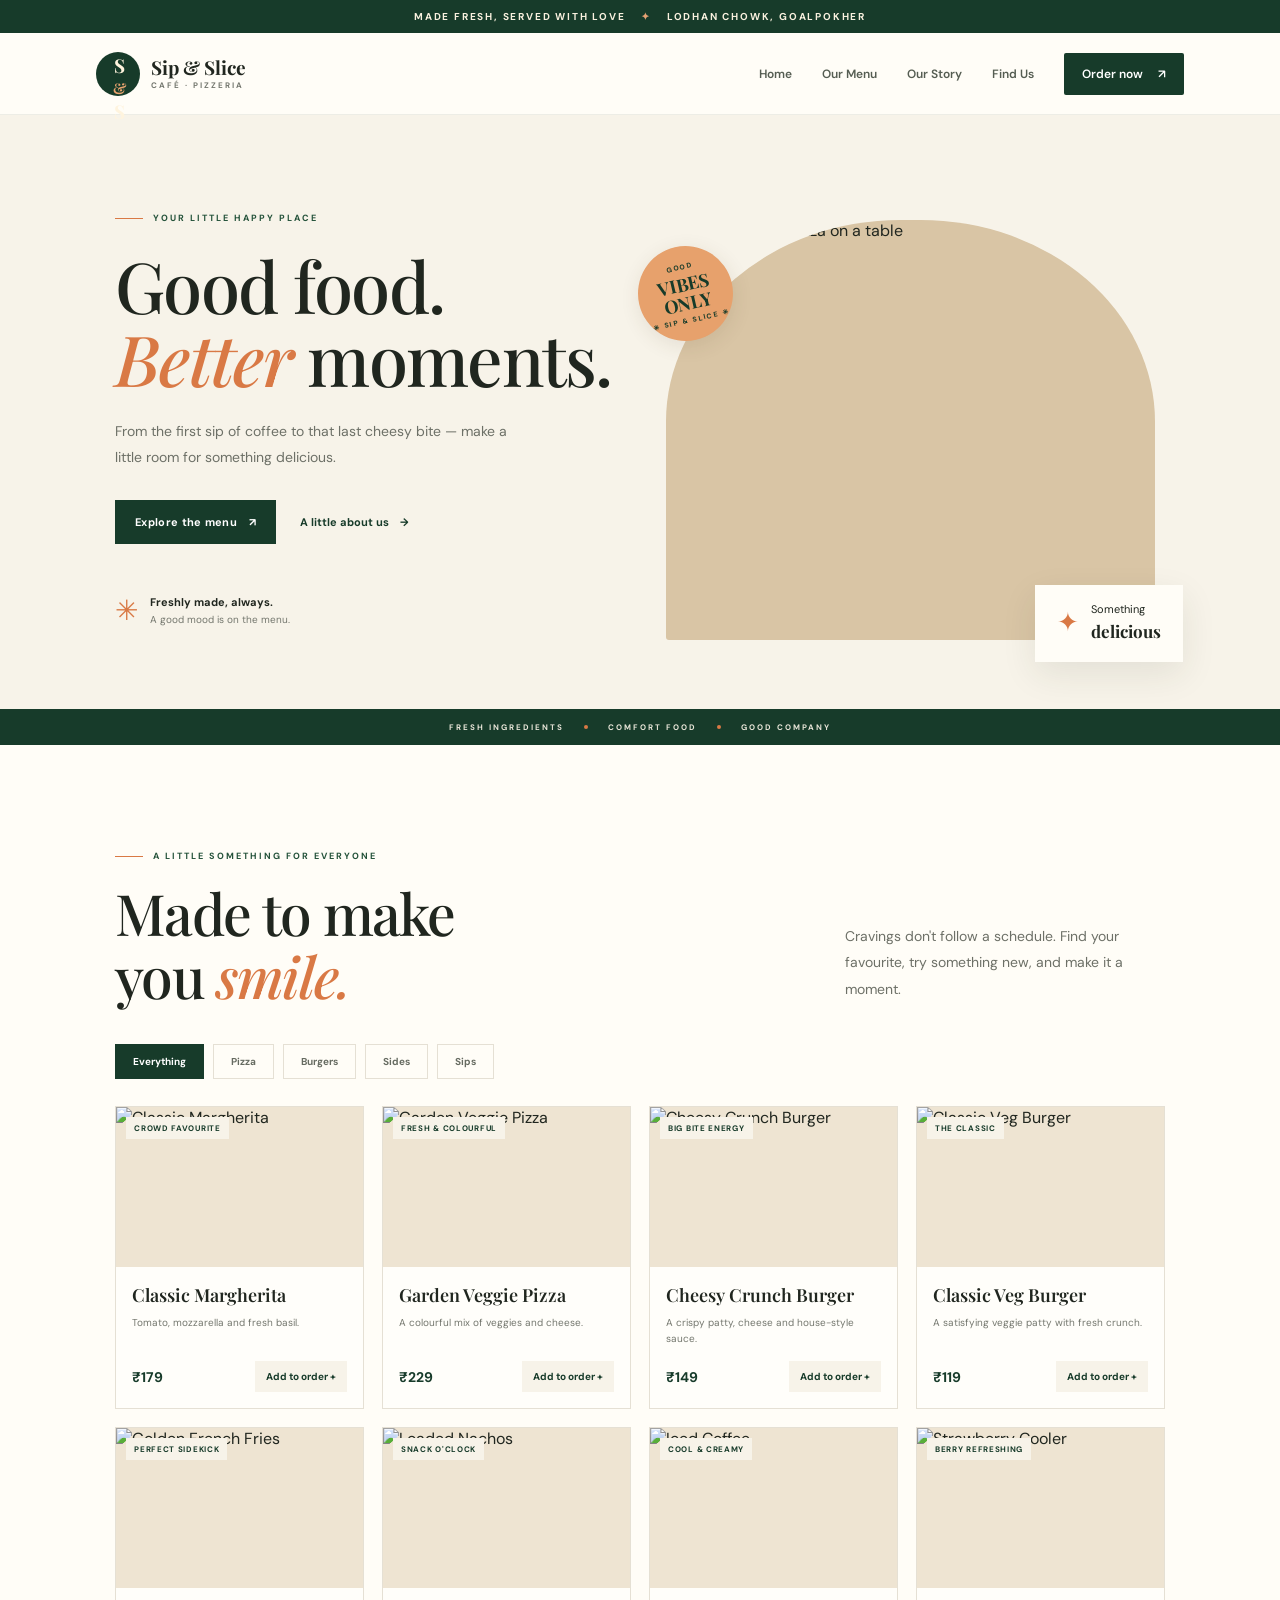
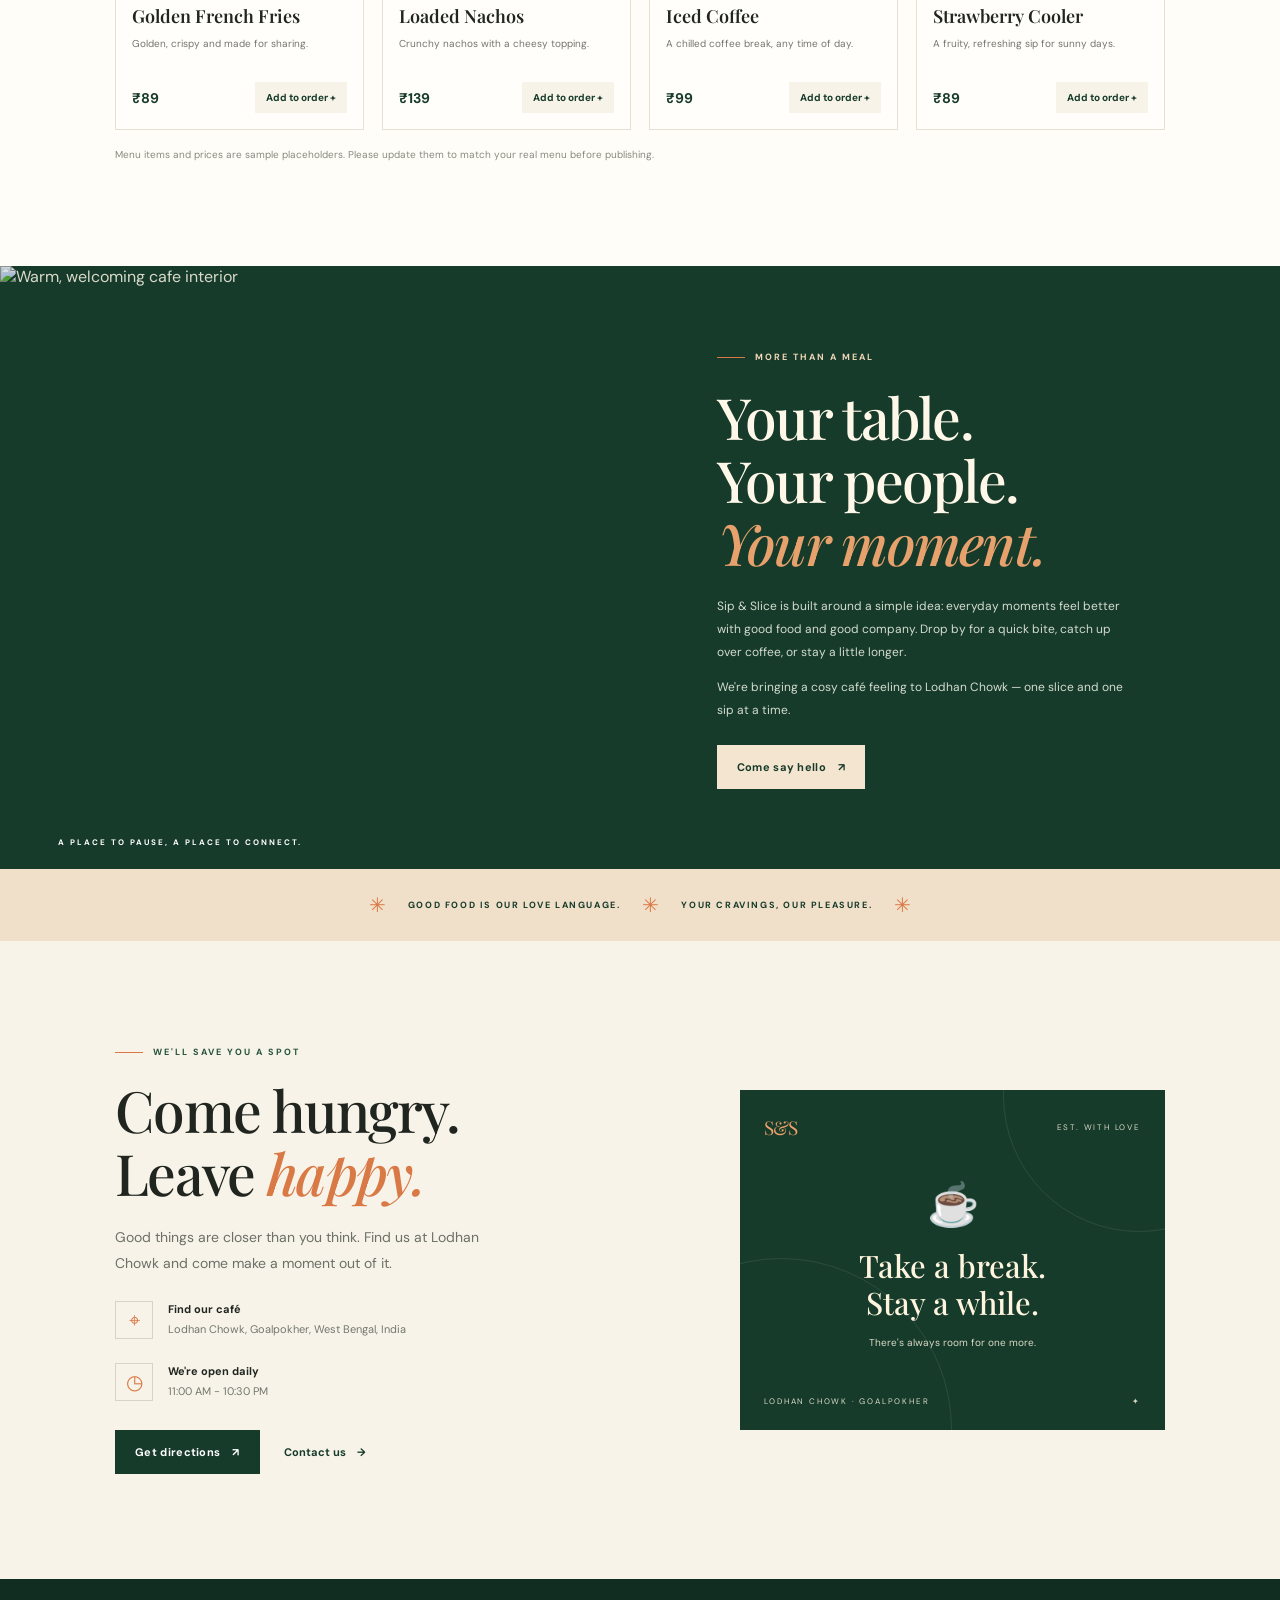
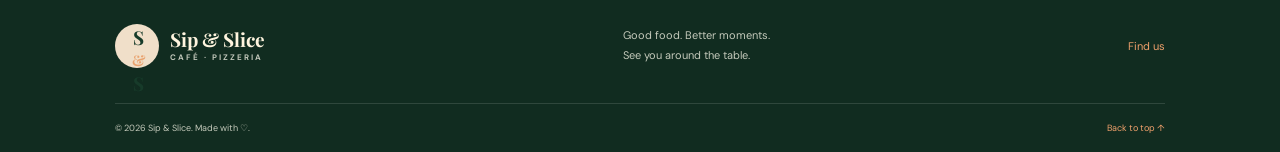
==== index.html @ 8bc5e252 "Add files via upload" ====
<!doctype html>
<html lang="en">
<head>
  <meta charset="utf-8">
  <meta name="viewport" content="width=device-width, initial-scale=1">
  <meta name="theme-color" content="#173b2a">
  <meta name="description" content="Sip & Slice — good food, better moments. Pizza, burgers, sides and sips at Lodhan Chowk, Goalpokher, West Bengal.">
  <title>Sip & Slice — Good food. Better moments.</title>
  <link rel="preconnect" href="https://fonts.googleapis.com">
  <link rel="preconnect" href="https://fonts.gstatic.com" crossorigin>
  <link href="https://fonts.googleapis.com/css2?family=DM+Sans:wght@400;500;600;700&family=Playfair+Display:wght@500;600;700&display=swap" rel="stylesheet">
  <link rel="stylesheet" href="styles.css">
  <script src="config.js" defer></script>
  <script src="script.js" defer></script>
</head>
<body>
  <div class="announcement">MADE FRESH, SERVED WITH LOVE <span>✦</span> LODHAN CHOWK, GOALPOKHER</div>
  <header class="site-header">
    <a class="brand" href="#home" aria-label="Sip and Slice home"><span class="brand-mark">S<span>&</span>S</span><span class="brand-copy"><strong>Sip & Slice</strong><small>CAFÉ · PIZZERIA</small></span></a>
    <button class="menu-toggle" id="menuToggle" aria-label="Open navigation" aria-expanded="false">☰</button>
    <nav class="nav-links" id="navLinks"><a href="#home">Home</a><a href="#menu">Our Menu</a><a href="#story">Our Story</a><a href="#visit">Find Us</a><a class="nav-order" href="#menu">Order now <span>↗</span></a></nav>
  </header>
  <main>
    <section class="hero" id="home">
      <div class="hero-copy"><div class="eyebrow"><span class="eyebrow-line"></span> YOUR LITTLE HAPPY PLACE</div><h1>Good food.<br><em>Better</em> moments.</h1><p>From the first sip of coffee to that last cheesy bite — make a little room for something delicious.</p><div class="hero-actions"><a class="button button-dark" href="#menu">Explore the menu <span>↗</span></a><a class="text-link" href="#story">A little about us <span>→</span></a></div><div class="hero-note"><span class="note-star">✳</span><span><strong>Freshly made, always.</strong><small>A good mood is on the menu.</small></span></div></div>
      <div class="hero-art"><div class="hero-photo"><img src="https://images.unsplash.com/photo-1579751626657-72bc17010498?auto=format&fit=crop&w=1200&q=85" alt="Freshly baked pizza on a table" fetchpriority="high"></div><div class="photo-sticker"><span>GOOD</span><strong>VIBES<br>ONLY</strong><span>✳ SIP & SLICE ✳</span></div><div class="floating-label"><span class="floating-icon">✦</span><span>Something<br><strong>delicious</strong></span></div></div>
      <div class="hero-bottom"><span>FRESH INGREDIENTS</span><i></i><span>COMFORT FOOD</span><i></i><span>GOOD COMPANY</span></div>
    </section>
    <section class="menu-section section-pad" id="menu"><div class="section-heading"><div><div class="eyebrow"><span class="eyebrow-line"></span> A LITTLE SOMETHING FOR EVERYONE</div><h2>Made to make<br>you <em>smile.</em></h2></div><p>Cravings don't follow a schedule. Find your favourite, try something new, and make it a moment.</p></div>
      <div class="category-tabs" role="group" aria-label="Filter menu"><button class="category-tab active" data-category="all">Everything</button><button class="category-tab" data-category="pizza">Pizza</button><button class="category-tab" data-category="burger">Burgers</button><button class="category-tab" data-category="sides">Sides</button><button class="category-tab" data-category="drinks">Sips</button></div>
      <div class="menu-grid" id="menuGrid" aria-live="polite"></div><p class="menu-disclaimer">Menu items and prices are sample placeholders. Please update them to match your real menu before publishing.</p>
    </section>
    <section class="story-section" id="story"><div class="story-image"><img src="https://images.unsplash.com/photo-1517248135467-4c7edcad34c4?auto=format&fit=crop&w=1100&q=85" alt="Warm, welcoming cafe interior" loading="lazy"><span class="image-caption">A PLACE TO PAUSE, A PLACE TO CONNECT.</span></div><div class="story-copy"><div class="eyebrow"><span class="eyebrow-line"></span> MORE THAN A MEAL</div><h2>Your table.<br>Your people.<br><em>Your moment.</em></h2><p>Sip & Slice is built around a simple idea: everyday moments feel better with good food and good company. Drop by for a quick bite, catch up over coffee, or stay a little longer.</p><p>We're bringing a cosy café feeling to Lodhan Chowk — one slice and one sip at a time.</p><a href="#visit" class="button button-light">Come say hello <span>↗</span></a></div></section>
    <section class="treat-strip"><div class="treat-symbol">✳</div><p>GOOD FOOD IS OUR LOVE LANGUAGE.</p><div class="treat-symbol">✳</div><p>YOUR CRAVINGS, OUR PLEASURE.</p><div class="treat-symbol">✳</div></section>
    <section class="visit-section section-pad" id="visit"><div class="visit-copy"><div class="eyebrow"><span class="eyebrow-line"></span> WE'LL SAVE YOU A SPOT</div><h2>Come hungry.<br>Leave <em>happy.</em></h2><p>Good things are closer than you think. Find us at Lodhan Chowk and come make a moment out of it.</p><div class="visit-details"><div class="detail-icon">⌖</div><div><strong>Find our café</strong><span id="addressText">Lodhan Chowk, Goalpokher, West Bengal, India</span></div></div><div class="visit-details"><div class="detail-icon">◷</div><div><strong>We're open daily</strong><span id="hoursText">11:00 AM – 10:30 PM</span></div></div><div class="visit-actions"><a class="button button-dark" id="mapLink" href="https://maps.google.com/?q=Lodhan+Chowk+Goalpokher+West+Bengal" target="_blank" rel="noopener">Get directions <span>↗</span></a><a class="text-link" id="contactLink" href="#footer">Contact us <span>→</span></a></div></div><div class="visit-card"><div class="visit-card-top"><span class="mini-brand">S&S</span><span>EST. WITH LOVE</span></div><div class="visit-card-center"><span>☕</span><h3>Take a break.<br>Stay a while.</h3><p>There's always room for one more.</p></div><div class="visit-card-bottom"><span>LODHAN CHOWK · GOALPOKHER</span><span>✦</span></div></div></section>
  </main>
  <footer class="footer" id="footer"><div class="footer-main"><a class="brand brand-footer" href="#home"><span class="brand-mark">S<span>&</span>S</span><span class="brand-copy"><strong>Sip & Slice</strong><small>CAFÉ · PIZZERIA</small></span></a><p>Good food. Better moments.<br>See you around the table.</p><div class="footer-socials" id="socialLinks"><a href="#visit">Find us</a></div></div><div class="footer-bottom"><span>© <span id="year"></span> Sip & Slice. Made with ♡.</span><a href="#home">Back to top ↑</a></div></footer>
  <div class="toast" id="toast" role="status" aria-live="polite"></div>
</body>
</html>
---- styles.css ----
:root{--green:#173b2a;--green2:#24523a;--cream:#f7f3e9;--paper:#fffdf7;--orange:#d97945;--ink:#20261f;--muted:#74776e;--line:#e5e0d4;--serif:'Playfair Display',Georgia,serif;--sans:'DM Sans',Arial,sans-serif}*{box-sizing:border-box}html{scroll-behavior:smooth;scroll-padding-top:86px}body{margin:0;background:var(--paper);color:var(--ink);font-family:var(--sans);-webkit-font-smoothing:antialiased}a{color:inherit;text-decoration:none}button{font:inherit}.announcement{background:var(--green);color:#f9f1df;text-align:center;padding:10px 14px;font-size:10px;letter-spacing:1.8px;font-weight:700}.announcement span{color:#e5a273;margin:0 12px}.site-header{height:82px;padding:0 7.5%;display:flex;align-items:center;justify-content:space-between;background:var(--paper);position:sticky;top:0;z-index:10;border-bottom:1px solid rgba(30,50,35,.08)}.brand{display:flex;align-items:center;gap:11px}.brand-mark{width:44px;height:44px;border-radius:50%;display:grid;place-items:center;background:var(--green);color:#fff4de;font-family:var(--serif);font-size:19px;font-weight:700;letter-spacing:-2px}.brand-mark span{color:#e9a36f;font-size:15px}.brand-copy{display:flex;flex-direction:column;gap:3px}.brand-copy strong{font-family:var(--serif);font-size:19px;line-height:1}.brand-copy small{font-size:8px;letter-spacing:2px;color:var(--muted);font-weight:700}.nav-links{display:flex;align-items:center;gap:30px;font-size:12px;font-weight:600}.nav-links>a:not(.nav-order){color:#555d52;transition:color .2s}.nav-links>a:hover{color:var(--orange)}.nav-order{background:var(--green);color:white;padding:13px 18px;border-radius:2px}.nav-order span,.button span{margin-left:12px}.menu-toggle{display:none;border:0;background:transparent;font-size:24px;color:var(--green)}.hero{min-height:630px;background:var(--cream);padding:66px 9% 55px;display:grid;grid-template-columns:1fr 1fr;align-items:center;gap:5%;position:relative;overflow:hidden}.hero-copy{max-width:520px;padding-bottom:30px}.eyebrow{font-size:9px;letter-spacing:2px;font-weight:700;color:var(--green2);display:flex;align-items:center;gap:10px}.eyebrow-line{display:inline-block;width:28px;height:1px;background:var(--orange)}h1,h2,h3,p{margin-top:0}h1,h2{font-family:var(--serif);font-weight:500;letter-spacing:-1.7px}h1{font-size:clamp(46px,5.5vw,75px);line-height:1.04;margin:25px 0 22px}h1 em,h2 em{font-weight:500;color:var(--orange)}.hero-copy>p,.section-heading>p,.story-copy>p,.visit-copy>p{font-size:14px;line-height:1.9;color:#6d7067;max-width:410px}.hero-actions,.visit-actions{display:flex;align-items:center;gap:24px;flex-wrap:wrap;margin-top:29px}.button{display:inline-flex;align-items:center;justify-content:center;padding:15px 20px;font-size:11px;font-weight:700;letter-spacing:.3px;transition:transform .2s,background .2s}.button:hover{transform:translateY(-2px)}.button-dark{background:var(--green);color:white}.button-dark:hover{background:var(--green2)}.button-light{background:#f4e5d1;color:var(--green)}.text-link{font-size:11px;font-weight:700;color:var(--green)}.text-link span{margin-left:8px}.hero-note{display:flex;align-items:center;gap:12px;margin-top:48px}.note-star{font-size:28px;color:var(--orange)}.hero-note strong,.hero-note small{display:block}.hero-note strong{font-size:11px}.hero-note small{font-size:10px;color:var(--muted);margin-top:4px}.hero-art{position:relative;max-width:510px;margin:0 auto;width:100%;padding:10px 10px 22px 0}.hero-photo{height:420px;overflow:hidden;border-radius:48% 48% 3px 3px;background:#d9c5a5}.hero-photo img{width:100%;height:100%;object-fit:cover;display:block}.photo-sticker{position:absolute;left:-28px;top:36px;background:#e7a16c;color:var(--green);width:95px;height:95px;border-radius:50%;display:flex;flex-direction:column;align-items:center;justify-content:center;transform:rotate(-13deg);box-shadow:0 5px 20px #563c201c}.photo-sticker span{font-size:7px;letter-spacing:1.5px;font-weight:700}.photo-sticker strong{font-family:var(--serif);font-size:18px;line-height:1.05;text-align:center;margin:4px 0}.floating-label{position:absolute;right:-18px;bottom:0;background:var(--paper);box-shadow:0 12px 35px #26332318;padding:16px 22px;display:flex;align-items:center;gap:12px;font-size:11px;line-height:1.6}.floating-label strong{font-family:var(--serif);font-size:17px}.floating-icon{font-size:26px;color:var(--orange)}.hero-bottom{position:absolute;bottom:0;left:0;width:100%;background:var(--green);color:#e9e6d9;padding:13px 9%;display:flex;align-items:center;justify-content:center;gap:20px;font-size:8px;letter-spacing:2px;font-weight:700}.hero-bottom i{width:4px;height:4px;background:var(--orange);border-radius:50%}.section-pad{padding:105px 9%}.menu-section{background:var(--paper)}.section-heading{display:flex;justify-content:space-between;align-items:end;gap:40px}.section-heading h2,.story-copy h2,.visit-copy h2{font-size:clamp(39px,4.5vw,57px);line-height:1.1;margin:19px 0 0}.section-heading>p{max-width:320px;margin-bottom:4px}.category-tabs{display:flex;gap:9px;flex-wrap:wrap;margin:38px 0 27px}.category-tab{background:transparent;border:1px solid var(--line);color:#666b61;padding:10px 17px;font-size:10px;font-weight:700;cursor:pointer;transition:all .2s}.category-tab:hover,.category-tab.active{background:var(--green);color:white;border-color:var(--green)}.menu-grid{display:grid;grid-template-columns:repeat(4,minmax(0,1fr));gap:18px}.menu-card{border:1px solid var(--line);background:#fffefa;transition:transform .2s,box-shadow .2s;min-width:0}.menu-card:hover{transform:translateY(-4px);box-shadow:0 14px 30px #2335220d}.menu-image{height:160px;position:relative;overflow:hidden;background:#eee4d2}.menu-image img{width:100%;height:100%;object-fit:cover;display:block;transition:transform .4s}.menu-card:hover .menu-image img{transform:scale(1.04)}.menu-tag{position:absolute;top:10px;left:10px;background:var(--cream);color:var(--green);padding:6px 8px;font-size:8px;letter-spacing:.7px;font-weight:700;text-transform:uppercase}.menu-info{padding:16px}.menu-info h3{font-family:var(--serif);font-size:18px;font-weight:600;margin:0 0 8px}.menu-info p{font-size:10px;color:var(--muted);line-height:1.6;min-height:32px;margin-bottom:14px}.menu-card-bottom{display:flex;align-items:center;justify-content:space-between;gap:8px}.price{font-size:14px;font-weight:700;color:var(--green)}.add-button{border:0;background:var(--cream);color:var(--green);font-weight:700;font-size:10px;padding:9px 11px;cursor:pointer}.add-button:hover{background:#e9d8c2}.menu-disclaimer{font-size:10px;color:#888a81;margin:18px 0 0}.story-section{display:grid;grid-template-columns:1fr 1fr;min-height:540px;background:var(--green);color:#fff8e9}.story-image{position:relative;min-height:500px}.story-image img{width:100%;height:100%;position:absolute;inset:0;object-fit:cover;opacity:.84}.image-caption{position:absolute;bottom:22px;left:9%;font-size:8px;letter-spacing:2px;color:white;font-weight:700}.story-copy{padding:85px 13% 80px 12%;align-self:center}.story-copy .eyebrow{color:#f0d7b8}.story-copy h2{margin:22px 0}.story-copy h2 em{color:#e7a16c}.story-copy>p{color:#d3dbcf;font-size:12px}.story-copy .button{margin-top:12px}.treat-strip{display:flex;align-items:center;justify-content:center;gap:22px;flex-wrap:wrap;padding:23px 8%;background:#f0dfc9;color:var(--green)}.treat-strip p{font-size:9px;letter-spacing:1.6px;font-weight:700;margin:0}.treat-symbol{color:var(--orange);font-size:20px}.visit-section{display:grid;grid-template-columns:1fr .85fr;align-items:center;gap:12%;background:var(--cream)}.visit-copy h2{margin:20px 0}.visit-copy>p{max-width:390px}.visit-details{display:flex;gap:15px;align-items:center;margin-top:24px}.detail-icon{width:38px;height:38px;border:1px solid #d9d3c5;display:grid;place-items:center;color:var(--orange);font-size:20px;flex-shrink:0}.visit-details strong,.visit-details span{display:block}.visit-details strong{font-size:11px;margin-bottom:5px}.visit-details span{font-size:11px;color:var(--muted);line-height:1.5}.visit-actions{margin-top:29px}.visit-card{background:var(--green);color:#fff5df;min-height:340px;padding:24px;display:flex;flex-direction:column;justify-content:space-between;position:relative;overflow:hidden}.visit-card:before,.visit-card:after{content:"";position:absolute;border:1px solid #ffffff17;border-radius:50%;width:270px;height:270px;pointer-events:none}.visit-card:before{top:-130px;right:-110px}.visit-card:after{bottom:-170px;left:-130px;width:340px;height:340px}.visit-card-top,.visit-card-bottom{display:flex;align-items:center;justify-content:space-between;gap:12px;font-size:8px;letter-spacing:1.8px;color:#d9d9c6;position:relative;z-index:1}.mini-brand{font-family:var(--serif);font-size:19px;color:#f0a16c;letter-spacing:-1px}.visit-card-center{text-align:center;position:relative;z-index:1}.visit-card-center>span{font-size:42px}.visit-card-center h3{font-family:var(--serif);font-size:31px;font-weight:500;line-height:1.2;margin:15px 0}.visit-card-center p{font-size:10px;color:#d9d9c6}.footer{background:#112c20;color:#f7f1e4;padding:45px 9% 0}.footer-main{display:flex;align-items:center;justify-content:space-between;gap:25px;padding-bottom:35px}.brand-footer .brand-mark{background:#f0dfc9;color:var(--green)}.brand-footer .brand-copy strong{color:#fff5df}.brand-footer .brand-copy small{color:#c1c7ba}.footer-main>p{font-size:11px;line-height:1.8;color:#c5cabb;margin:0}.footer-socials{display:flex;gap:18px;font-size:11px}.footer-socials a{color:#f0a16c}.footer-bottom{border-top:1px solid #ffffff20;padding:18px 0;display:flex;justify-content:space-between;gap:15px;font-size:9px;color:#c5cabb}.footer-bottom a{color:#f0a16c}.toast{position:fixed;bottom:22px;left:50%;transform:translate(-50%,20px);opacity:0;pointer-events:none;background:var(--green);color:white;padding:13px 18px;font-size:12px;box-shadow:0 6px 22px #0002;z-index:30;transition:opacity .2s,transform .2s;max-width:90vw;text-align:center}.toast.show{opacity:1;transform:translate(-50%,0)}
@media(min-width:1300px){.hero{padding-left:max(9%,calc((100vw - 1180px)/2));padding-right:max(9%,calc((100vw - 1180px)/2))}.section-pad{padding-left:max(9%,calc((100vw - 1180px)/2));padding-right:max(9%,calc((100vw - 1180px)/2))}}
@media(max-width:900px){.site-header{padding:0 5%;height:74px}.nav-links{gap:17px}.hero{padding:55px 6% 55px;gap:4%}.hero-photo{height:360px}.photo-sticker{left:-17px;width:78px;height:78px}.photo-sticker strong{font-size:15px}.floating-label{right:-8px}.section-pad{padding:80px 6%}.menu-grid{grid-template-columns:repeat(2,minmax(0,1fr))}.menu-image{height:190px}.story-copy{padding:65px 9%}.visit-section{gap:7%}.visit-card{min-height:310px}}
@media(max-width:640px){.announcement{font-size:8px;letter-spacing:1.2px}.announcement span{margin:0 5px}.site-header{height:68px;padding:0 5%}.brand-mark{width:39px;height:39px}.brand-copy strong{font-size:17px}.menu-toggle{display:block;cursor:pointer}.nav-links{display:none;position:absolute;top:67px;left:0;right:0;padding:17px 5% 22px;background:var(--paper);border-bottom:1px solid var(--line);flex-direction:column;align-items:stretch;gap:0;box-shadow:0 12px 20px #102b1c0d}.nav-links.open{display:flex}.nav-links>a{padding:13px 0}.nav-links .nav-order{padding:13px 15px;text-align:center;margin-top:6px}.hero{display:flex;flex-direction:column;align-items:stretch;padding:48px 7% 65px;gap:24px}.hero-copy{padding:0}.hero h1{font-size:clamp(45px,12vw,63px);margin:21px 0 17px}.hero-copy>p{font-size:13px}.hero-actions{gap:18px;margin-top:23px}.button{padding:14px 15px}.hero-note{margin-top:27px}.hero-art{width:90%;margin:0 auto 15px;padding-right:0}.hero-photo{height:320px}.photo-sticker{left:-22px;top:25px}.floating-label{right:-20px;padding:12px 15px}.hero-bottom{gap:9px;padding:13px 3%;font-size:6px;letter-spacing:1px}.section-pad{padding:68px 7%}.section-heading{display:block}.section-heading h2,.story-copy h2,.visit-copy h2{font-size:44px}.section-heading>p{margin-top:18px;font-size:12px}.category-tabs{gap:7px;margin:27px 0 20px}.category-tab{padding:9px 12px;font-size:9px}.menu-grid{gap:11px}.menu-image{height:125px}.menu-info{padding:11px}.menu-info h3{font-size:16px}.menu-info p{font-size:9px;min-height:44px;margin-bottom:10px}.menu-card-bottom{align-items:flex-start;flex-direction:column}.price{font-size:13px}.add-button{width:100%}.menu-disclaimer{line-height:1.6}.story-section{grid-template-columns:1fr}.story-image{min-height:290px}.story-copy{padding:55px 7% 60px}.story-copy>p{font-size:12px}.treat-strip{gap:10px 13px;padding:19px 5%}.treat-strip p{font-size:7px;letter-spacing:1px}.treat-symbol{font-size:15px}.visit-section{grid-template-columns:1fr;gap:38px}.visit-card{min-height:300px}.footer{padding:35px 7% 0}.footer-main{align-items:flex-start;flex-direction:column;gap:18px}.footer-main>p{margin:0}.footer-socials{padding-bottom:4px}.footer-bottom{font-size:8px}.visit-actions{gap:17px}}
@media(prefers-reduced-motion:reduce){html{scroll-behavior:auto}*,*:before,*:after{transition:none!important;animation:none!important}}
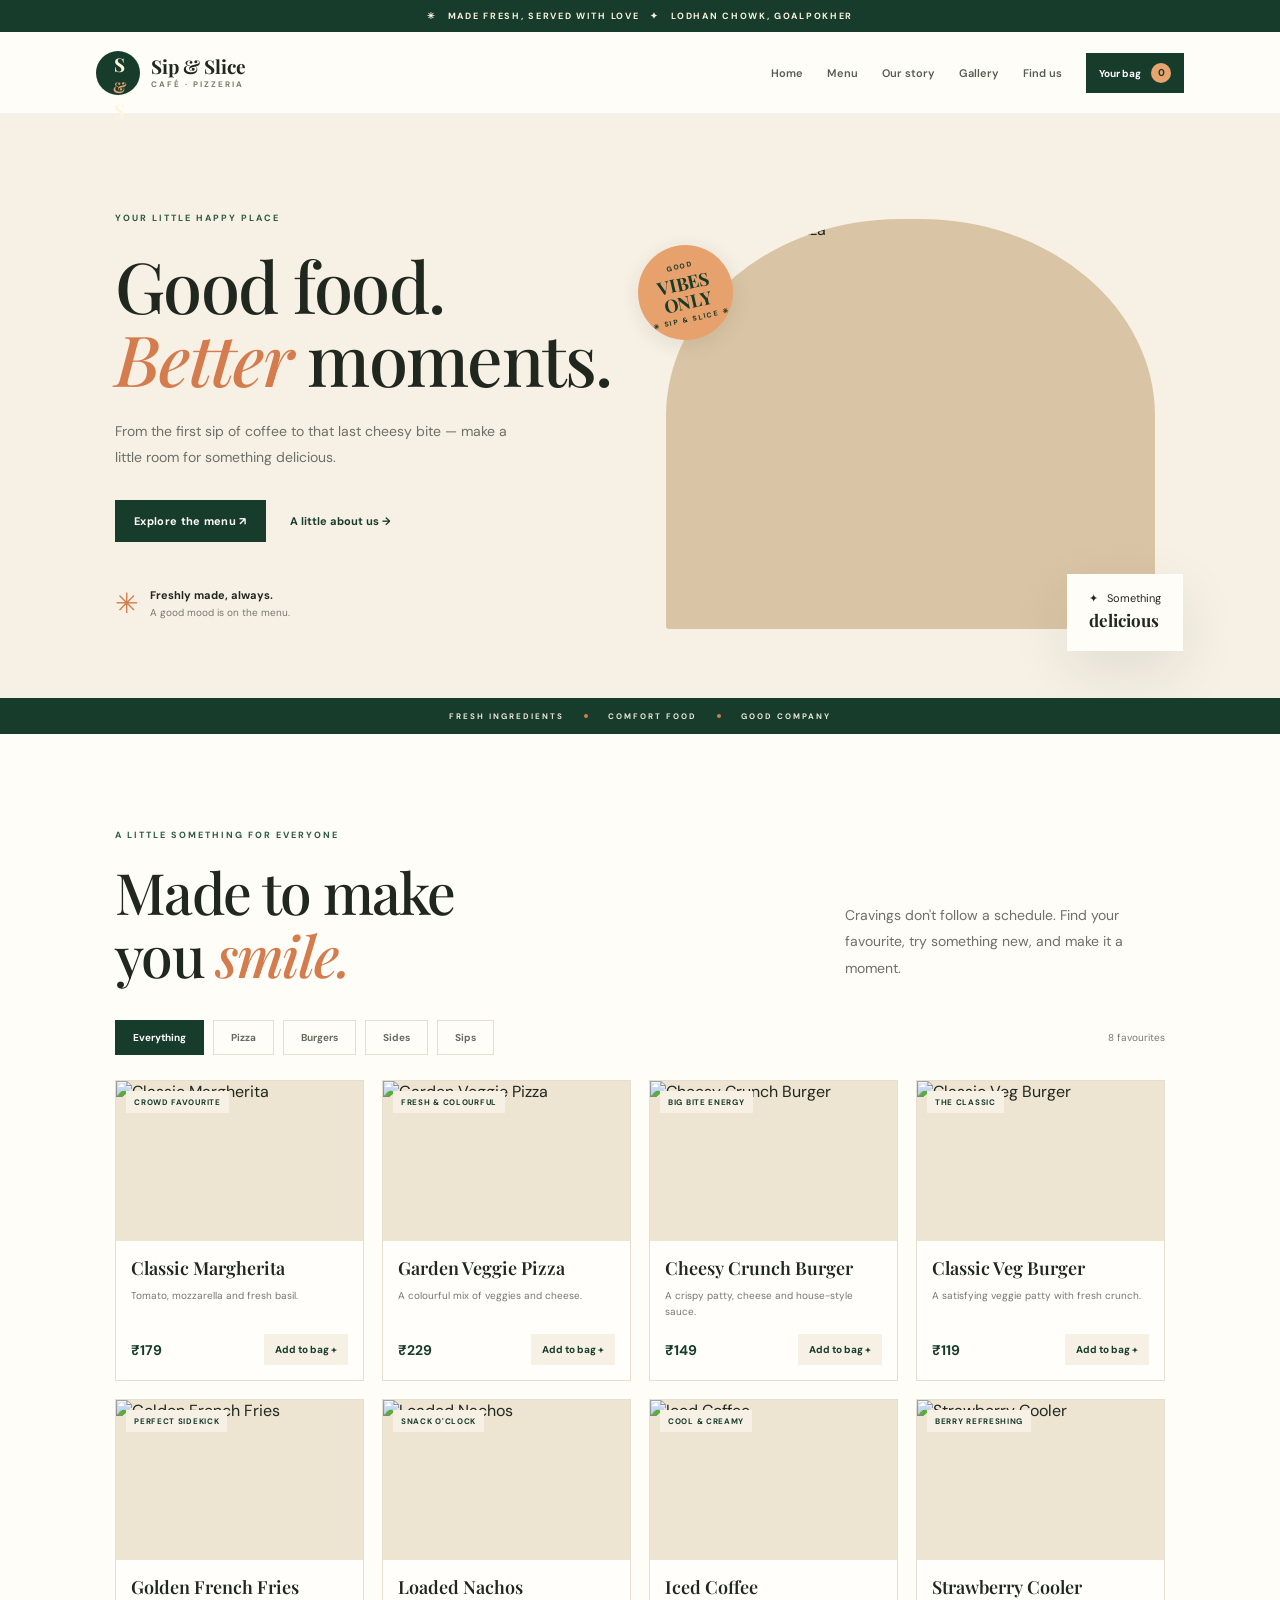
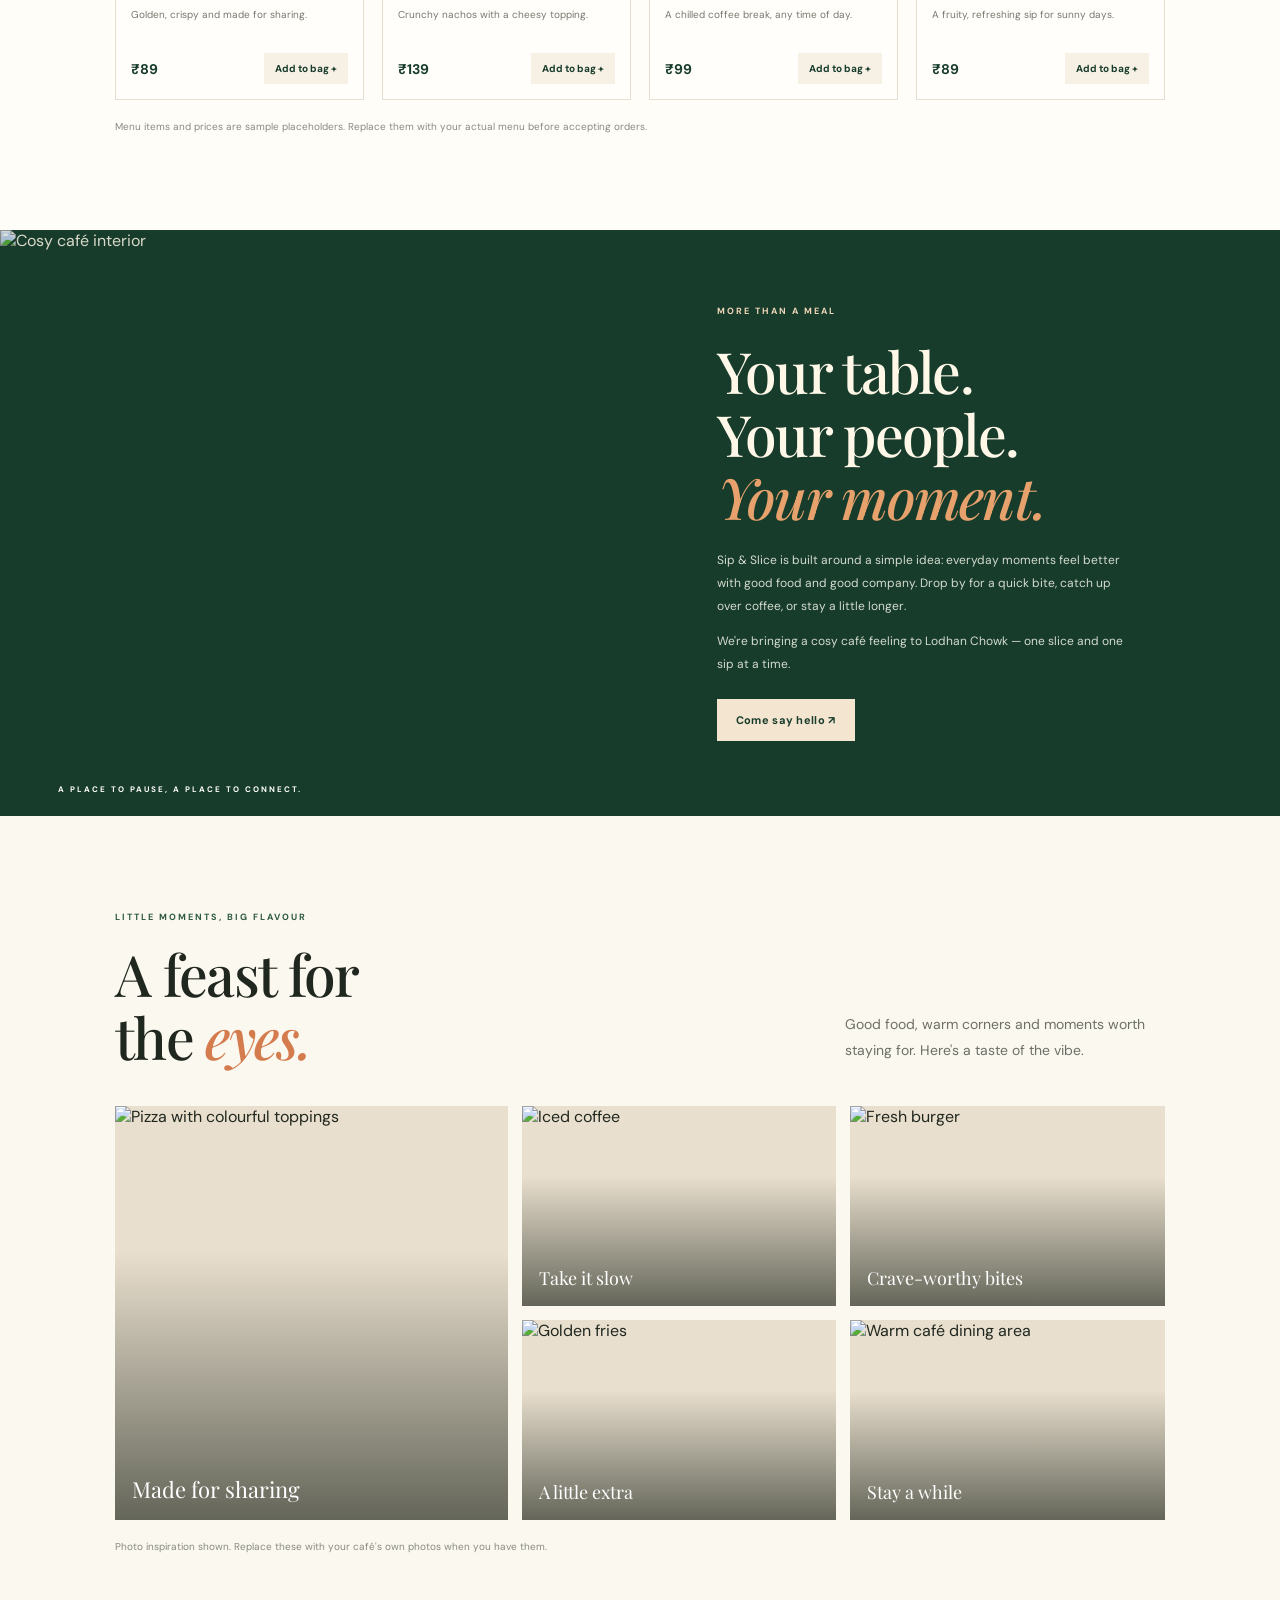
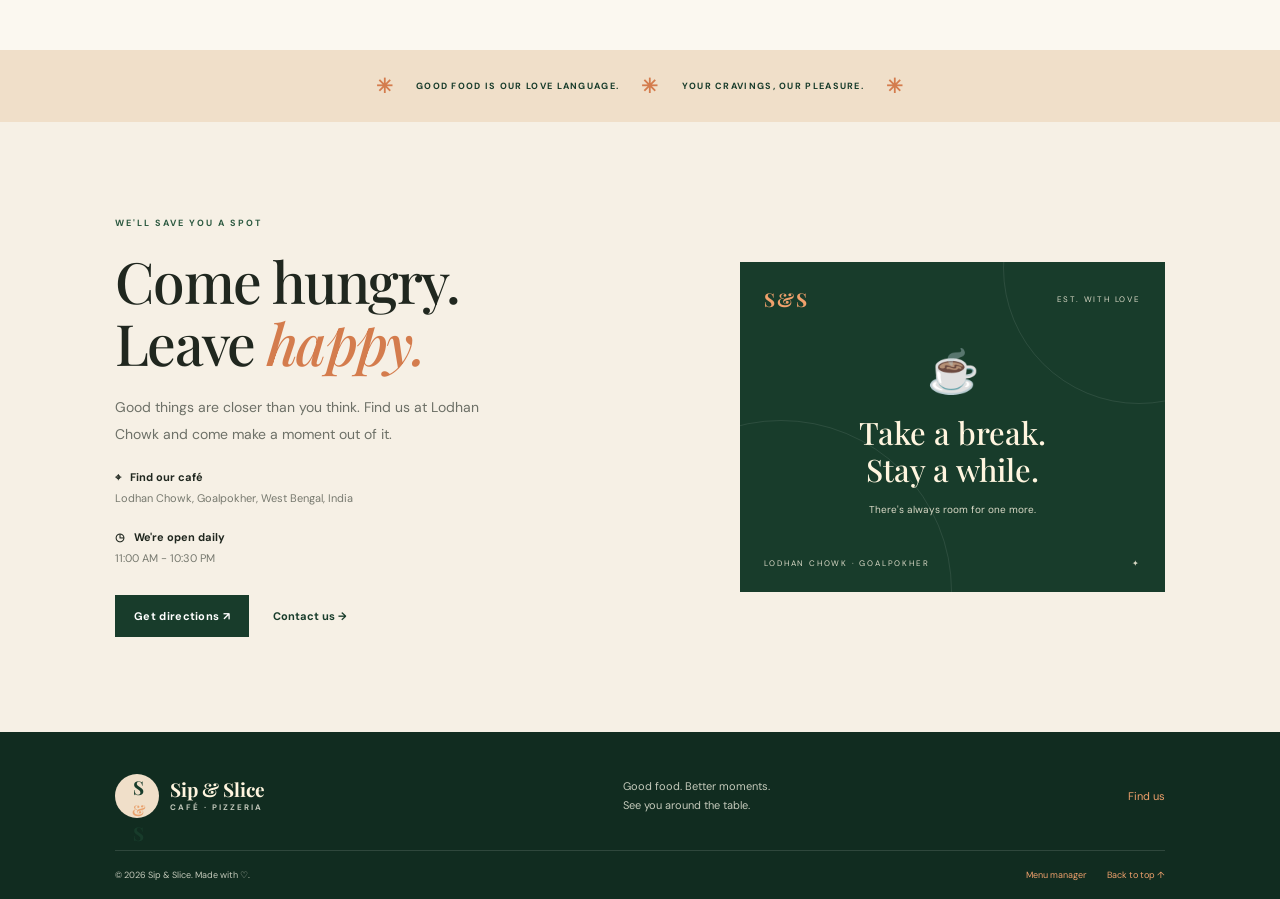
==== commit be03e6f3: "Add files via upload" ====
--- a/index.html
+++ b/index.html
@@ -1,40 +1,40 @@
 <!doctype html>
 <html lang="en">
 <head>
-  <meta charset="utf-8">
-  <meta name="viewport" content="width=device-width, initial-scale=1">
-  <meta name="theme-color" content="#173b2a">
-  <meta name="description" content="Sip & Slice — good food, better moments. Pizza, burgers, sides and sips at Lodhan Chowk, Goalpokher, West Bengal.">
+  <meta charset="utf-8"><meta name="viewport" content="width=device-width, initial-scale=1"><meta name="theme-color" content="#f6f0e5">
+  <meta name="description" content="Sip & Slice — pizza, burgers, coffee and better moments in Lodhan Chowk, Goalpokher, West Bengal.">
   <title>Sip & Slice — Good food. Better moments.</title>
-  <link rel="preconnect" href="https://fonts.googleapis.com">
-  <link rel="preconnect" href="https://fonts.gstatic.com" crossorigin>
+  <link rel="preconnect" href="https://fonts.googleapis.com"><link rel="preconnect" href="https://fonts.gstatic.com" crossorigin>
   <link href="https://fonts.googleapis.com/css2?family=DM+Sans:wght@400;500;600;700&family=Playfair+Display:wght@500;600;700&display=swap" rel="stylesheet">
-  <link rel="stylesheet" href="styles.css">
-  <script src="config.js" defer></script>
-  <script src="script.js" defer></script>
+  <link rel="stylesheet" href="styles.css"><script src="config.js" defer></script><script src="script.js" defer></script>
 </head>
 <body>
-  <div class="announcement">MADE FRESH, SERVED WITH LOVE <span>✦</span> LODHAN CHOWK, GOALPOKHER</div>
-  <header class="site-header">
-    <a class="brand" href="#home" aria-label="Sip and Slice home"><span class="brand-mark">S<span>&</span>S</span><span class="brand-copy"><strong>Sip & Slice</strong><small>CAFÉ · PIZZERIA</small></span></a>
+  <div class="announcement">✳ &nbsp; MADE FRESH, SERVED WITH LOVE &nbsp; ✦ &nbsp; LODHAN CHOWK, GOALPOKHER</div>
+  <header class="site-header"><a class="brand" href="#home"><span class="brand-mark">S<span>&</span>S</span><span class="brand-copy"><strong>Sip & Slice</strong><small>CAFÉ · PIZZERIA</small></span></a>
     <button class="menu-toggle" id="menuToggle" aria-label="Open navigation" aria-expanded="false">☰</button>
-    <nav class="nav-links" id="navLinks"><a href="#home">Home</a><a href="#menu">Our Menu</a><a href="#story">Our Story</a><a href="#visit">Find Us</a><a class="nav-order" href="#menu">Order now <span>↗</span></a></nav>
+    <nav class="nav-links" id="navLinks"><a href="#home">Home</a><a href="#menu">Menu</a><a href="#story">Our story</a><a href="#gallery">Gallery</a><a href="#visit">Find us</a><button class="nav-order" id="cartOpen">Your bag <span id="cartCount">0</span></button></nav>
   </header>
   <main>
-    <section class="hero" id="home">
-      <div class="hero-copy"><div class="eyebrow"><span class="eyebrow-line"></span> YOUR LITTLE HAPPY PLACE</div><h1>Good food.<br><em>Better</em> moments.</h1><p>From the first sip of coffee to that last cheesy bite — make a little room for something delicious.</p><div class="hero-actions"><a class="button button-dark" href="#menu">Explore the menu <span>↗</span></a><a class="text-link" href="#story">A little about us <span>→</span></a></div><div class="hero-note"><span class="note-star">✳</span><span><strong>Freshly made, always.</strong><small>A good mood is on the menu.</small></span></div></div>
-      <div class="hero-art"><div class="hero-photo"><img src="https://images.unsplash.com/photo-1579751626657-72bc17010498?auto=format&fit=crop&w=1200&q=85" alt="Freshly baked pizza on a table" fetchpriority="high"></div><div class="photo-sticker"><span>GOOD</span><strong>VIBES<br>ONLY</strong><span>✳ SIP & SLICE ✳</span></div><div class="floating-label"><span class="floating-icon">✦</span><span>Something<br><strong>delicious</strong></span></div></div>
-      <div class="hero-bottom"><span>FRESH INGREDIENTS</span><i></i><span>COMFORT FOOD</span><i></i><span>GOOD COMPANY</span></div>
+    <section class="hero" id="home"><div class="hero-copy"><div class="eyebrow">YOUR LITTLE HAPPY PLACE</div><h1>Good food.<br><em>Better</em> moments.</h1><p>From the first sip of coffee to that last cheesy bite — make a little room for something delicious.</p><div class="hero-actions"><a class="button button-dark" href="#menu">Explore the menu ↗</a><a class="text-link" href="#story">A little about us →</a></div><div class="hero-note"><span>✳</span><div><strong>Freshly made, always.</strong><small>A good mood is on the menu.</small></div></div></div>
+      <div class="hero-art"><div class="hero-photo"><img src="https://images.unsplash.com/photo-1579751626657-72bc17010498?auto=format&fit=crop&w=1200&q=85" alt="Freshly baked pizza" fetchpriority="high"></div><div class="photo-sticker"><small>GOOD</small><strong>VIBES<br>ONLY</strong><small>✳ SIP & SLICE ✳</small></div><div class="floating-label">✦ &nbsp; Something<br><strong>delicious</strong></div></div>
+      <div class="hero-bottom">FRESH INGREDIENTS <i></i> COMFORT FOOD <i></i> GOOD COMPANY</div>
     </section>
-    <section class="menu-section section-pad" id="menu"><div class="section-heading"><div><div class="eyebrow"><span class="eyebrow-line"></span> A LITTLE SOMETHING FOR EVERYONE</div><h2>Made to make<br>you <em>smile.</em></h2></div><p>Cravings don't follow a schedule. Find your favourite, try something new, and make it a moment.</p></div>
-      <div class="category-tabs" role="group" aria-label="Filter menu"><button class="category-tab active" data-category="all">Everything</button><button class="category-tab" data-category="pizza">Pizza</button><button class="category-tab" data-category="burger">Burgers</button><button class="category-tab" data-category="sides">Sides</button><button class="category-tab" data-category="drinks">Sips</button></div>
-      <div class="menu-grid" id="menuGrid" aria-live="polite"></div><p class="menu-disclaimer">Menu items and prices are sample placeholders. Please update them to match your real menu before publishing.</p>
+    <section class="section-pad menu-section" id="menu"><div class="section-heading"><div><div class="eyebrow">A LITTLE SOMETHING FOR EVERYONE</div><h2>Made to make<br>you <em>smile.</em></h2></div><p>Cravings don't follow a schedule. Find your favourite, try something new, and make it a moment.</p></div>
+      <div class="menu-tools"><div class="category-tabs"><button class="category-tab active" data-category="all">Everything</button><button class="category-tab" data-category="pizza">Pizza</button><button class="category-tab" data-category="burger">Burgers</button><button class="category-tab" data-category="sides">Sides</button><button class="category-tab" data-category="drinks">Sips</button></div><span class="menu-count" id="menuCount"></span></div>
+      <div class="menu-grid" id="menuGrid" aria-live="polite"></div><p class="disclaimer">Menu items and prices are sample placeholders. Replace them with your actual menu before accepting orders.</p>
     </section>
-    <section class="story-section" id="story"><div class="story-image"><img src="https://images.unsplash.com/photo-1517248135467-4c7edcad34c4?auto=format&fit=crop&w=1100&q=85" alt="Warm, welcoming cafe interior" loading="lazy"><span class="image-caption">A PLACE TO PAUSE, A PLACE TO CONNECT.</span></div><div class="story-copy"><div class="eyebrow"><span class="eyebrow-line"></span> MORE THAN A MEAL</div><h2>Your table.<br>Your people.<br><em>Your moment.</em></h2><p>Sip & Slice is built around a simple idea: everyday moments feel better with good food and good company. Drop by for a quick bite, catch up over coffee, or stay a little longer.</p><p>We're bringing a cosy café feeling to Lodhan Chowk — one slice and one sip at a time.</p><a href="#visit" class="button button-light">Come say hello <span>↗</span></a></div></section>
-    <section class="treat-strip"><div class="treat-symbol">✳</div><p>GOOD FOOD IS OUR LOVE LANGUAGE.</p><div class="treat-symbol">✳</div><p>YOUR CRAVINGS, OUR PLEASURE.</p><div class="treat-symbol">✳</div></section>
-    <section class="visit-section section-pad" id="visit"><div class="visit-copy"><div class="eyebrow"><span class="eyebrow-line"></span> WE'LL SAVE YOU A SPOT</div><h2>Come hungry.<br>Leave <em>happy.</em></h2><p>Good things are closer than you think. Find us at Lodhan Chowk and come make a moment out of it.</p><div class="visit-details"><div class="detail-icon">⌖</div><div><strong>Find our café</strong><span id="addressText">Lodhan Chowk, Goalpokher, West Bengal, India</span></div></div><div class="visit-details"><div class="detail-icon">◷</div><div><strong>We're open daily</strong><span id="hoursText">11:00 AM – 10:30 PM</span></div></div><div class="visit-actions"><a class="button button-dark" id="mapLink" href="https://maps.google.com/?q=Lodhan+Chowk+Goalpokher+West+Bengal" target="_blank" rel="noopener">Get directions <span>↗</span></a><a class="text-link" id="contactLink" href="#footer">Contact us <span>→</span></a></div></div><div class="visit-card"><div class="visit-card-top"><span class="mini-brand">S&S</span><span>EST. WITH LOVE</span></div><div class="visit-card-center"><span>☕</span><h3>Take a break.<br>Stay a while.</h3><p>There's always room for one more.</p></div><div class="visit-card-bottom"><span>LODHAN CHOWK · GOALPOKHER</span><span>✦</span></div></div></section>
+    <section class="story-section" id="story"><div class="story-image"><img src="https://images.unsplash.com/photo-1517248135467-4c7edcad34c4?auto=format&fit=crop&w=1100&q=85" alt="Cosy café interior" loading="lazy"><span>A PLACE TO PAUSE, A PLACE TO CONNECT.</span></div><div class="story-copy"><div class="eyebrow light">MORE THAN A MEAL</div><h2>Your table.<br>Your people.<br><em>Your moment.</em></h2><p>Sip & Slice is built around a simple idea: everyday moments feel better with good food and good company. Drop by for a quick bite, catch up over coffee, or stay a little longer.</p><p>We're bringing a cosy café feeling to Lodhan Chowk — one slice and one sip at a time.</p><a href="#visit" class="button button-light">Come say hello ↗</a></div></section>
+    <section class="section-pad gallery-section" id="gallery"><div class="section-heading"><div><div class="eyebrow">LITTLE MOMENTS, BIG FLAVOUR</div><h2>A feast for<br>the <em>eyes.</em></h2></div><p>Good food, warm corners and moments worth staying for. Here's a taste of the vibe.</p></div><div class="gallery-grid">
+      <figure class="gallery-tile tall"><img src="https://images.unsplash.com/photo-1513104890138-7c749659a591?auto=format&fit=crop&w=900&q=85" alt="Pizza with colourful toppings" loading="lazy"><figcaption>Made for sharing</figcaption></figure>
+      <figure class="gallery-tile"><img src="https://images.unsplash.com/photo-1461023058943-07fcbe16d735?auto=format&fit=crop&w=700&q=85" alt="Iced coffee" loading="lazy"><figcaption>Take it slow</figcaption></figure>
+      <figure class="gallery-tile"><img src="https://images.unsplash.com/photo-1568901346375-23c9450c58cd?auto=format&fit=crop&w=700&q=85" alt="Fresh burger" loading="lazy"><figcaption>Crave-worthy bites</figcaption></figure>
+      <figure class="gallery-tile"><img src="https://images.unsplash.com/photo-1573080496219-bb080dd4f877?auto=format&fit=crop&w=700&q=85" alt="Golden fries" loading="lazy"><figcaption>A little extra</figcaption></figure>
+      <figure class="gallery-tile"><img src="https://images.unsplash.com/photo-1517248135467-4c7edcad34c4?auto=format&fit=crop&w=700&q=85" alt="Warm café dining area" loading="lazy"><figcaption>Stay a while</figcaption></figure></div><p class="disclaimer">Photo inspiration shown. Replace these with your café's own photos when you have them.</p></section>
+    <div class="treat-strip"><span>✳</span> GOOD FOOD IS OUR LOVE LANGUAGE. <span>✳</span> YOUR CRAVINGS, OUR PLEASURE. <span>✳</span></div>
+    <section class="section-pad visit-section" id="visit"><div class="visit-copy"><div class="eyebrow">WE'LL SAVE YOU A SPOT</div><h2>Come hungry.<br>Leave <em>happy.</em></h2><p>Good things are closer than you think. Find us at Lodhan Chowk and come make a moment out of it.</p><div class="visit-detail"><b>⌖ &nbsp; Find our café</b><span id="addressText">Lodhan Chowk, Goalpokher, West Bengal, India</span></div><div class="visit-detail"><b>◷ &nbsp; We're open daily</b><span id="hoursText">11:00 AM – 10:30 PM</span></div><div class="hero-actions"><a class="button button-dark" id="mapLink" href="https://maps.google.com/?q=Lodhan+Chowk+Goalpokher+West+Bengal" target="_blank" rel="noopener noreferrer">Get directions ↗</a><a class="text-link" id="contactLink" href="#footer">Contact us →</a></div></div><div class="visit-card"><div class="card-top"><b>S&S</b><span>EST. WITH LOVE</span></div><div class="card-center"><span>☕</span><h3>Take a break.<br>Stay a while.</h3><p>There's always room for one more.</p></div><div class="card-bottom">LODHAN CHOWK · GOALPOKHER <span>✦</span></div></div></section>
   </main>
-  <footer class="footer" id="footer"><div class="footer-main"><a class="brand brand-footer" href="#home"><span class="brand-mark">S<span>&</span>S</span><span class="brand-copy"><strong>Sip & Slice</strong><small>CAFÉ · PIZZERIA</small></span></a><p>Good food. Better moments.<br>See you around the table.</p><div class="footer-socials" id="socialLinks"><a href="#visit">Find us</a></div></div><div class="footer-bottom"><span>© <span id="year"></span> Sip & Slice. Made with ♡.</span><a href="#home">Back to top ↑</a></div></footer>
+  <footer class="footer" id="footer"><div class="footer-main"><a class="brand brand-footer" href="#home"><span class="brand-mark">S<span>&</span>S</span><span class="brand-copy"><strong>Sip & Slice</strong><small>CAFÉ · PIZZERIA</small></span></a><p>Good food. Better moments.<br>See you around the table.</p><div class="footer-socials" id="socialLinks"><a href="#visit">Find us</a></div></div><div class="footer-bottom"><span>© <span id="year"></span> Sip & Slice. Made with ♡.</span><div><button id="adminOpen" class="footer-admin">Menu manager</button><a href="#home">Back to top ↑</a></div></div></footer>
+  <div class="overlay" id="cartOverlay" aria-hidden="true"><section class="drawer" role="dialog" aria-modal="true" aria-labelledby="cartTitle"><div class="drawer-head"><div><div class="eyebrow">YOUR GOODIES</div><h2 id="cartTitle">Your <em>bag.</em></h2></div><button class="close-button" data-close="cartOverlay" aria-label="Close cart">×</button></div><div id="cartItems" class="cart-items"></div><div id="cartEmpty" class="cart-empty"><span>✳</span><h3>Your bag is taking a little nap.</h3><p>Add something delicious from the menu to get started.</p><button class="button button-dark" data-close="cartOverlay">Explore menu</button></div><div id="cartCheckout" class="cart-checkout"><div class="cart-total"><span>Subtotal</span><strong id="cartTotal">₹0</strong></div><p class="small-note">Availability and any delivery charges are confirmed by the café.</p><label for="customerName">Your name</label><input id="customerName" maxlength="80" placeholder="Name for the order"><label for="orderType">Order preference</label><select id="orderType"><option>Pickup</option><option>Dine-in</option><option>Delivery (confirm availability)</option></select><label for="orderNotes">Extra notes (optional)</label><textarea id="orderNotes" rows="2" maxlength="300" placeholder="Any preferences or questions?"></textarea><button id="checkoutButton" class="button button-dark checkout-button">Continue on WhatsApp ↗</button><p class="small-note">Your order is not confirmed until the café replies.</p></div></section></div>
+  <div class="overlay" id="adminOverlay" aria-hidden="true"><section class="admin-panel" role="dialog" aria-modal="true" aria-labelledby="adminTitle"><div class="drawer-head"><div><div class="eyebrow">OWNER TOOLS</div><h2 id="adminTitle">Menu <em>manager.</em></h2></div><button class="close-button" data-close="adminOverlay" aria-label="Close manager">×</button></div><div class="admin-notice"><b>Browser-only editor:</b> changes are saved on this device only. They do not update the live website for other customers. To publish shared changes, update <code>script.js</code> in GitHub.</div><div class="admin-layout"><div><div class="admin-list-head"><b>Menu items</b><button class="small-button" id="newItemButton">+ New item</button></div><div id="adminItemList" class="admin-item-list"></div></div><form id="adminForm" class="admin-form"><input type="hidden" id="adminItemId"><label for="adminName">Item name</label><input id="adminName" required maxlength="80"><label for="adminCategory">Category</label><select id="adminCategory"><option value="pizza">Pizza</option><option value="burger">Burger</option><option value="sides">Sides</option><option value="drinks">Drinks</option></select><label for="adminPrice">Price (₹)</label><input id="adminPrice" type="number" min="0" max="100000" required><label for="adminTag">Small label</label><input id="adminTag" maxlength="40" placeholder="Crowd favourite"><label for="adminDescription">Description</label><textarea id="adminDescription" rows="2" required maxlength="180"></textarea><label for="adminImage">Image URL (https)</label><input id="adminImage" type="url" placeholder="https://…"><div class="form-actions"><button class="button button-dark" type="submit">Save on this device</button><button class="small-button danger" id="deleteItemButton" type="button">Delete</button></div></form></div><div class="admin-transfer"><h3>Back up or move your menu</h3><p>Export a JSON backup, or import one on this browser. Menu backups can also be used when updating the shared menu in GitHub.</p><div class="transfer-actions"><button class="small-button" id="exportMenuButton">Export menu JSON</button><label class="file-button" for="importMenuFile">Import JSON file</label><input id="importMenuFile" type="file" accept=".json,application/json" hidden></div><label for="importMenuText">Or paste JSON menu data</label><textarea id="importMenuText" rows="3" placeholder='[{"id":1,"name":"...","category":"pizza","price":199,"desc":"..."}]'></textarea><button class="small-button" id="importMenuButton">Import pasted menu</button><p><button class="text-button" id="resetMenuButton">Reset this browser to the original sample menu</button></p></div></section></div>
   <div class="toast" id="toast" role="status" aria-live="polite"></div>
-</body>
-</html>
+</body></html>
--- a/styles.css
+++ b/styles.css
@@ -1,5 +1 @@
-:root{--green:#173b2a;--green2:#24523a;--cream:#f7f3e9;--paper:#fffdf7;--orange:#d97945;--ink:#20261f;--muted:#74776e;--line:#e5e0d4;--serif:'Playfair Display',Georgia,serif;--sans:'DM Sans',Arial,sans-serif}*{box-sizing:border-box}html{scroll-behavior:smooth;scroll-padding-top:86px}body{margin:0;background:var(--paper);color:var(--ink);font-family:var(--sans);-webkit-font-smoothing:antialiased}a{color:inherit;text-decoration:none}button{font:inherit}.announcement{background:var(--green);color:#f9f1df;text-align:center;padding:10px 14px;font-size:10px;letter-spacing:1.8px;font-weight:700}.announcement span{color:#e5a273;margin:0 12px}.site-header{height:82px;padding:0 7.5%;display:flex;align-items:center;justify-content:space-between;background:var(--paper);position:sticky;top:0;z-index:10;border-bottom:1px solid rgba(30,50,35,.08)}.brand{display:flex;align-items:center;gap:11px}.brand-mark{width:44px;height:44px;border-radius:50%;display:grid;place-items:center;background:var(--green);color:#fff4de;font-family:var(--serif);font-size:19px;font-weight:700;letter-spacing:-2px}.brand-mark span{color:#e9a36f;font-size:15px}.brand-copy{display:flex;flex-direction:column;gap:3px}.brand-copy strong{font-family:var(--serif);font-size:19px;line-height:1}.brand-copy small{font-size:8px;letter-spacing:2px;color:var(--muted);font-weight:700}.nav-links{display:flex;align-items:center;gap:30px;font-size:12px;font-weight:600}.nav-links>a:not(.nav-order){color:#555d52;transition:color .2s}.nav-links>a:hover{color:var(--orange)}.nav-order{background:var(--green);color:white;padding:13px 18px;border-radius:2px}.nav-order span,.button span{margin-left:12px}.menu-toggle{display:none;border:0;background:transparent;font-size:24px;color:var(--green)}.hero{min-height:630px;background:var(--cream);padding:66px 9% 55px;display:grid;grid-template-columns:1fr 1fr;align-items:center;gap:5%;position:relative;overflow:hidden}.hero-copy{max-width:520px;padding-bottom:30px}.eyebrow{font-size:9px;letter-spacing:2px;font-weight:700;color:var(--green2);display:flex;align-items:center;gap:10px}.eyebrow-line{display:inline-block;width:28px;height:1px;background:var(--orange)}h1,h2,h3,p{margin-top:0}h1,h2{font-family:var(--serif);font-weight:500;letter-spacing:-1.7px}h1{font-size:clamp(46px,5.5vw,75px);line-height:1.04;margin:25px 0 22px}h1 em,h2 em{font-weight:500;color:var(--orange)}.hero-copy>p,.section-heading>p,.story-copy>p,.visit-copy>p{font-size:14px;line-height:1.9;color:#6d7067;max-width:410px}.hero-actions,.visit-actions{display:flex;align-items:center;gap:24px;flex-wrap:wrap;margin-top:29px}.button{display:inline-flex;align-items:center;justify-content:center;padding:15px 20px;font-size:11px;font-weight:700;letter-spacing:.3px;transition:transform .2s,background .2s}.button:hover{transform:translateY(-2px)}.button-dark{background:var(--green);color:white}.button-dark:hover{background:var(--green2)}.button-light{background:#f4e5d1;color:var(--green)}.text-link{font-size:11px;font-weight:700;color:var(--green)}.text-link span{margin-left:8px}.hero-note{display:flex;align-items:center;gap:12px;margin-top:48px}.note-star{font-size:28px;color:var(--orange)}.hero-note strong,.hero-note small{display:block}.hero-note strong{font-size:11px}.hero-note small{font-size:10px;color:var(--muted);margin-top:4px}.hero-art{position:relative;max-width:510px;margin:0 auto;width:100%;padding:10px 10px 22px 0}.hero-photo{height:420px;overflow:hidden;border-radius:48% 48% 3px 3px;background:#d9c5a5}.hero-photo img{width:100%;height:100%;object-fit:cover;display:block}.photo-sticker{position:absolute;left:-28px;top:36px;background:#e7a16c;color:var(--green);width:95px;height:95px;border-radius:50%;display:flex;flex-direction:column;align-items:center;justify-content:center;transform:rotate(-13deg);box-shadow:0 5px 20px #563c201c}.photo-sticker span{font-size:7px;letter-spacing:1.5px;font-weight:700}.photo-sticker strong{font-family:var(--serif);font-size:18px;line-height:1.05;text-align:center;margin:4px 0}.floating-label{position:absolute;right:-18px;bottom:0;background:var(--paper);box-shadow:0 12px 35px #26332318;padding:16px 22px;display:flex;align-items:center;gap:12px;font-size:11px;line-height:1.6}.floating-label strong{font-family:var(--serif);font-size:17px}.floating-icon{font-size:26px;color:var(--orange)}.hero-bottom{position:absolute;bottom:0;left:0;width:100%;background:var(--green);color:#e9e6d9;padding:13px 9%;display:flex;align-items:center;justify-content:center;gap:20px;font-size:8px;letter-spacing:2px;font-weight:700}.hero-bottom i{width:4px;height:4px;background:var(--orange);border-radius:50%}.section-pad{padding:105px 9%}.menu-section{background:var(--paper)}.section-heading{display:flex;justify-content:space-between;align-items:end;gap:40px}.section-heading h2,.story-copy h2,.visit-copy h2{font-size:clamp(39px,4.5vw,57px);line-height:1.1;margin:19px 0 0}.section-heading>p{max-width:320px;margin-bottom:4px}.category-tabs{display:flex;gap:9px;flex-wrap:wrap;margin:38px 0 27px}.category-tab{background:transparent;border:1px solid var(--line);color:#666b61;padding:10px 17px;font-size:10px;font-weight:700;cursor:pointer;transition:all .2s}.category-tab:hover,.category-tab.active{background:var(--green);color:white;border-color:var(--green)}.menu-grid{display:grid;grid-template-columns:repeat(4,minmax(0,1fr));gap:18px}.menu-card{border:1px solid var(--line);background:#fffefa;transition:transform .2s,box-shadow .2s;min-width:0}.menu-card:hover{transform:translateY(-4px);box-shadow:0 14px 30px #2335220d}.menu-image{height:160px;position:relative;overflow:hidden;background:#eee4d2}.menu-image img{width:100%;height:100%;object-fit:cover;display:block;transition:transform .4s}.menu-card:hover .menu-image img{transform:scale(1.04)}.menu-tag{position:absolute;top:10px;left:10px;background:var(--cream);color:var(--green);padding:6px 8px;font-size:8px;letter-spacing:.7px;font-weight:700;text-transform:uppercase}.menu-info{padding:16px}.menu-info h3{font-family:var(--serif);font-size:18px;font-weight:600;margin:0 0 8px}.menu-info p{font-size:10px;color:var(--muted);line-height:1.6;min-height:32px;margin-bottom:14px}.menu-card-bottom{display:flex;align-items:center;justify-content:space-between;gap:8px}.price{font-size:14px;font-weight:700;color:var(--green)}.add-button{border:0;background:var(--cream);color:var(--green);font-weight:700;font-size:10px;padding:9px 11px;cursor:pointer}.add-button:hover{background:#e9d8c2}.menu-disclaimer{font-size:10px;color:#888a81;margin:18px 0 0}.story-section{display:grid;grid-template-columns:1fr 1fr;min-height:540px;background:var(--green);color:#fff8e9}.story-image{position:relative;min-height:500px}.story-image img{width:100%;height:100%;position:absolute;inset:0;object-fit:cover;opacity:.84}.image-caption{position:absolute;bottom:22px;left:9%;font-size:8px;letter-spacing:2px;color:white;font-weight:700}.story-copy{padding:85px 13% 80px 12%;align-self:center}.story-copy .eyebrow{color:#f0d7b8}.story-copy h2{margin:22px 0}.story-copy h2 em{color:#e7a16c}.story-copy>p{color:#d3dbcf;font-size:12px}.story-copy .button{margin-top:12px}.treat-strip{display:flex;align-items:center;justify-content:center;gap:22px;flex-wrap:wrap;padding:23px 8%;background:#f0dfc9;color:var(--green)}.treat-strip p{font-size:9px;letter-spacing:1.6px;font-weight:700;margin:0}.treat-symbol{color:var(--orange);font-size:20px}.visit-section{display:grid;grid-template-columns:1fr .85fr;align-items:center;gap:12%;background:var(--cream)}.visit-copy h2{margin:20px 0}.visit-copy>p{max-width:390px}.visit-details{display:flex;gap:15px;align-items:center;margin-top:24px}.detail-icon{width:38px;height:38px;border:1px solid #d9d3c5;display:grid;place-items:center;color:var(--orange);font-size:20px;flex-shrink:0}.visit-details strong,.visit-details span{display:block}.visit-details strong{font-size:11px;margin-bottom:5px}.visit-details span{font-size:11px;color:var(--muted);line-height:1.5}.visit-actions{margin-top:29px}.visit-card{background:var(--green);color:#fff5df;min-height:340px;padding:24px;display:flex;flex-direction:column;justify-content:space-between;position:relative;overflow:hidden}.visit-card:before,.visit-card:after{content:"";position:absolute;border:1px solid #ffffff17;border-radius:50%;width:270px;height:270px;pointer-events:none}.visit-card:before{top:-130px;right:-110px}.visit-card:after{bottom:-170px;left:-130px;width:340px;height:340px}.visit-card-top,.visit-card-bottom{display:flex;align-items:center;justify-content:space-between;gap:12px;font-size:8px;letter-spacing:1.8px;color:#d9d9c6;position:relative;z-index:1}.mini-brand{font-family:var(--serif);font-size:19px;color:#f0a16c;letter-spacing:-1px}.visit-card-center{text-align:center;position:relative;z-index:1}.visit-card-center>span{font-size:42px}.visit-card-center h3{font-family:var(--serif);font-size:31px;font-weight:500;line-height:1.2;margin:15px 0}.visit-card-center p{font-size:10px;color:#d9d9c6}.footer{background:#112c20;color:#f7f1e4;padding:45px 9% 0}.footer-main{display:flex;align-items:center;justify-content:space-between;gap:25px;padding-bottom:35px}.brand-footer .brand-mark{background:#f0dfc9;color:var(--green)}.brand-footer .brand-copy strong{color:#fff5df}.brand-footer .brand-copy small{color:#c1c7ba}.footer-main>p{font-size:11px;line-height:1.8;color:#c5cabb;margin:0}.footer-socials{display:flex;gap:18px;font-size:11px}.footer-socials a{color:#f0a16c}.footer-bottom{border-top:1px solid #ffffff20;padding:18px 0;display:flex;justify-content:space-between;gap:15px;font-size:9px;color:#c5cabb}.footer-bottom a{color:#f0a16c}.toast{position:fixed;bottom:22px;left:50%;transform:translate(-50%,20px);opacity:0;pointer-events:none;background:var(--green);color:white;padding:13px 18px;font-size:12px;box-shadow:0 6px 22px #0002;z-index:30;transition:opacity .2s,transform .2s;max-width:90vw;text-align:center}.toast.show{opacity:1;transform:translate(-50%,0)}
-@media(min-width:1300px){.hero{padding-left:max(9%,calc((100vw - 1180px)/2));padding-right:max(9%,calc((100vw - 1180px)/2))}.section-pad{padding-left:max(9%,calc((100vw - 1180px)/2));padding-right:max(9%,calc((100vw - 1180px)/2))}}
-@media(max-width:900px){.site-header{padding:0 5%;height:74px}.nav-links{gap:17px}.hero{padding:55px 6% 55px;gap:4%}.hero-photo{height:360px}.photo-sticker{left:-17px;width:78px;height:78px}.photo-sticker strong{font-size:15px}.floating-label{right:-8px}.section-pad{padding:80px 6%}.menu-grid{grid-template-columns:repeat(2,minmax(0,1fr))}.menu-image{height:190px}.story-copy{padding:65px 9%}.visit-section{gap:7%}.visit-card{min-height:310px}}
-@media(max-width:640px){.announcement{font-size:8px;letter-spacing:1.2px}.announcement span{margin:0 5px}.site-header{height:68px;padding:0 5%}.brand-mark{width:39px;height:39px}.brand-copy strong{font-size:17px}.menu-toggle{display:block;cursor:pointer}.nav-links{display:none;position:absolute;top:67px;left:0;right:0;padding:17px 5% 22px;background:var(--paper);border-bottom:1px solid var(--line);flex-direction:column;align-items:stretch;gap:0;box-shadow:0 12px 20px #102b1c0d}.nav-links.open{display:flex}.nav-links>a{padding:13px 0}.nav-links .nav-order{padding:13px 15px;text-align:center;margin-top:6px}.hero{display:flex;flex-direction:column;align-items:stretch;padding:48px 7% 65px;gap:24px}.hero-copy{padding:0}.hero h1{font-size:clamp(45px,12vw,63px);margin:21px 0 17px}.hero-copy>p{font-size:13px}.hero-actions{gap:18px;margin-top:23px}.button{padding:14px 15px}.hero-note{margin-top:27px}.hero-art{width:90%;margin:0 auto 15px;padding-right:0}.hero-photo{height:320px}.photo-sticker{left:-22px;top:25px}.floating-label{right:-20px;padding:12px 15px}.hero-bottom{gap:9px;padding:13px 3%;font-size:6px;letter-spacing:1px}.section-pad{padding:68px 7%}.section-heading{display:block}.section-heading h2,.story-copy h2,.visit-copy h2{font-size:44px}.section-heading>p{margin-top:18px;font-size:12px}.category-tabs{gap:7px;margin:27px 0 20px}.category-tab{padding:9px 12px;font-size:9px}.menu-grid{gap:11px}.menu-image{height:125px}.menu-info{padding:11px}.menu-info h3{font-size:16px}.menu-info p{font-size:9px;min-height:44px;margin-bottom:10px}.menu-card-bottom{align-items:flex-start;flex-direction:column}.price{font-size:13px}.add-button{width:100%}.menu-disclaimer{line-height:1.6}.story-section{grid-template-columns:1fr}.story-image{min-height:290px}.story-copy{padding:55px 7% 60px}.story-copy>p{font-size:12px}.treat-strip{gap:10px 13px;padding:19px 5%}.treat-strip p{font-size:7px;letter-spacing:1px}.treat-symbol{font-size:15px}.visit-section{grid-template-columns:1fr;gap:38px}.visit-card{min-height:300px}.footer{padding:35px 7% 0}.footer-main{align-items:flex-start;flex-direction:column;gap:18px}.footer-main>p{margin:0}.footer-socials{padding-bottom:4px}.footer-bottom{font-size:8px}.visit-actions{gap:17px}}
-@media(prefers-reduced-motion:reduce){html{scroll-behavior:auto}*,*:before,*:after{transition:none!important;animation:none!important}}
+:root{--green:#183c2b;--green2:#2c5940;--cream:#f6f0e5;--paper:#fffdf8;--orange:#d47c4d;--ink:#20271f;--muted:#77796f;--line:#e6dfd1;--serif:'Playfair Display',Georgia,serif;--sans:'DM Sans',Arial,sans-serif;--shadow:0 20px 60px #1c2b1d18}*{box-sizing:border-box}html{scroll-behavior:smooth;scroll-padding-top:88px}body{margin:0;background:var(--paper);color:var(--ink);font-family:var(--sans);-webkit-font-smoothing:antialiased}body.locked{overflow:hidden}a{color:inherit;text-decoration:none}button,input,select,textarea{font:inherit}button{cursor:pointer}button:focus-visible,a:focus-visible,input:focus-visible,select:focus-visible,textarea:focus-visible{outline:3px solid #d47c4d88;outline-offset:3px}.announcement{background:var(--green);color:#f9f1df;text-align:center;padding:10px 14px;font-size:9px;letter-spacing:1.7px;font-weight:700}.site-header{height:82px;padding:0 7.5%;display:flex;align-items:center;justify-content:space-between;background:var(--paper);position:sticky;top:0;z-index:12;border-bottom:1px solid #1e32230d}.brand{display:flex;align-items:center;gap:11px;flex-shrink:0}.brand-mark{width:44px;height:44px;border-radius:50%;display:grid;place-items:center;background:var(--green);color:#fff4de;font-family:var(--serif);font-size:19px;font-weight:700;letter-spacing:-2px}.brand-mark span{color:#e9a36f;font-size:15px}.brand-copy{display:flex;flex-direction:column;gap:3px}.brand-copy strong{font-family:var(--serif);font-size:19px;line-height:1}.brand-copy small{font-size:8px;letter-spacing:2px;color:var(--muted);font-weight:700}.nav-links{display:flex;align-items:center;gap:24px;font-size:11px;font-weight:600}.nav-links>a{color:#555d52;transition:color .2s}.nav-links>a:hover,.text-link:hover{color:var(--orange)}.nav-order{background:var(--green);color:white;border:0;padding:10px 13px;font-size:10px;font-weight:700}.nav-order span{display:inline-grid;place-items:center;margin-left:8px;width:20px;height:20px;background:#e9a36f;color:var(--green);border-radius:50%}.menu-toggle{display:none;border:0;background:transparent;font-size:24px;color:var(--green)}.hero{min-height:620px;background:var(--cream);padding:66px 9% 55px;display:grid;grid-template-columns:1fr 1fr;align-items:center;gap:5%;position:relative;overflow:hidden}.hero-copy{max-width:520px;padding-bottom:25px}.eyebrow{font-size:9px;letter-spacing:2px;font-weight:700;color:var(--green2);margin-bottom:18px}.light{color:#f0d7b8}h1,h2,h3,p{margin-top:0}h1,h2{font-family:var(--serif);font-weight:500;letter-spacing:-1.7px}h1{font-size:clamp(46px,5.5vw,75px);line-height:1.04;margin:25px 0 22px}h1 em,h2 em{font-weight:500;color:var(--orange)}.hero-copy>p,.section-heading>p,.story-copy>p,.visit-copy>p{font-size:14px;line-height:1.9;color:#6d7067;max-width:410px}.hero-actions{display:flex;align-items:center;gap:24px;flex-wrap:wrap;margin-top:29px}.button{display:inline-flex;align-items:center;justify-content:center;padding:14px 19px;border:0;font-size:11px;font-weight:700;letter-spacing:.3px;transition:transform .2s,background .2s}.button:hover{transform:translateY(-2px)}.button-dark{background:var(--green);color:white}.button-dark:hover{background:var(--green2)}.button-light{background:#f4e5d1;color:var(--green)}.text-link{font-size:11px;font-weight:700;color:var(--green)}.hero-note{display:flex;align-items:center;gap:12px;margin-top:43px}.hero-note>span{font-size:28px;color:var(--orange)}.hero-note strong,.hero-note small{display:block}.hero-note strong{font-size:11px}.hero-note small{font-size:10px;color:var(--muted);margin-top:4px}.hero-art{position:relative;max-width:510px;margin:0 auto;width:100%;padding:10px 10px 22px 0}.hero-photo{height:410px;overflow:hidden;border-radius:48% 48% 3px 3px;background:#d9c5a5}.hero-photo img{width:100%;height:100%;object-fit:cover;display:block}.photo-sticker{position:absolute;left:-28px;top:36px;background:#e7a16c;color:var(--green);width:95px;height:95px;border-radius:50%;display:flex;flex-direction:column;align-items:center;justify-content:center;transform:rotate(-13deg);box-shadow:0 5px 20px #563c201c}.photo-sticker small{font-size:7px;letter-spacing:1.5px;font-weight:700}.photo-sticker strong{font-family:var(--serif);font-size:18px;line-height:1.05;text-align:center;margin:4px 0}.floating-label{position:absolute;right:-18px;bottom:0;background:var(--paper);box-shadow:var(--shadow);padding:16px 22px;font-size:11px;line-height:1.6}.floating-label strong{font-family:var(--serif);font-size:17px}.hero-bottom{position:absolute;bottom:0;left:0;width:100%;background:var(--green);color:#e9e6d9;padding:13px 9%;display:flex;align-items:center;justify-content:center;gap:20px;font-size:8px;letter-spacing:2px;font-weight:700}.hero-bottom i{width:4px;height:4px;background:var(--orange);border-radius:50%}.section-pad{padding:95px 9%}.menu-section{background:var(--paper)}.section-heading{display:flex;justify-content:space-between;align-items:end;gap:40px}.section-heading h2,.story-copy h2,.visit-copy h2{font-size:clamp(39px,4.5vw,57px);line-height:1.1;margin:19px 0 0}.section-heading>p{max-width:320px;margin-bottom:4px}.menu-tools{display:flex;align-items:center;justify-content:space-between;gap:18px;margin:35px 0 25px}.category-tabs{display:flex;gap:9px;flex-wrap:wrap}.category-tab{background:transparent;border:1px solid var(--line);color:#666b61;padding:10px 17px;font-size:10px;font-weight:700}.category-tab:hover,.category-tab.active{background:var(--green);color:white;border-color:var(--green)}.menu-count{font-size:10px;color:var(--muted);white-space:nowrap}.menu-grid{display:grid;grid-template-columns:repeat(4,minmax(0,1fr));gap:18px}.menu-card{border:1px solid var(--line);background:#fffefa;transition:transform .25s,box-shadow .25s;min-width:0;animation:rise .35s both}.menu-card:hover{transform:translateY(-4px);box-shadow:0 14px 30px #2335220d}.menu-image{height:160px;position:relative;overflow:hidden;background:#eee4d2}.menu-image img{width:100%;height:100%;object-fit:cover;display:block;transition:transform .4s}.menu-card:hover .menu-image img{transform:scale(1.05)}.menu-tag{position:absolute;top:10px;left:10px;background:var(--cream);color:var(--green);padding:6px 8px;font-size:8px;letter-spacing:.7px;font-weight:700;text-transform:uppercase}.menu-info{padding:15px}.menu-info h3{font-family:var(--serif);font-size:18px;font-weight:600;margin:0 0 8px}.menu-info p{font-size:10px;color:var(--muted);line-height:1.6;min-height:32px;margin-bottom:14px}.menu-card-bottom{display:flex;align-items:center;justify-content:space-between;gap:8px}.price{font-size:14px;font-weight:700;color:var(--green)}.add-button{border:0;background:var(--cream);color:var(--green);font-weight:700;font-size:10px;padding:9px 11px;white-space:nowrap}.add-button:hover{background:#e9d8c2}.disclaimer{font-size:10px;color:#888a81;line-height:1.7;margin:18px 0 0}.story-section{display:grid;grid-template-columns:1fr 1fr;min-height:520px;background:var(--green);color:#fff8e9}.story-image{position:relative;min-height:480px;overflow:hidden}.story-image img{width:100%;height:100%;position:absolute;inset:0;object-fit:cover;opacity:.84}.story-image>span{position:absolute;bottom:22px;left:9%;font-size:8px;letter-spacing:2px;color:white;font-weight:700}.story-copy{padding:75px 12%;align-self:center}.story-copy h2{margin:22px 0}.story-copy h2 em{color:#e7a16c}.story-copy>p{color:#d3dbcf;font-size:12px}.story-copy .button{margin-top:12px}.gallery-section{background:#fbf8f0}.gallery-grid{display:grid;grid-template-columns:1.25fr 1fr 1fr;grid-template-rows:200px 200px;gap:14px;margin-top:38px}.gallery-tile{position:relative;margin:0;overflow:hidden;background:#e9dfce;min-width:0}.gallery-tile:after{content:"";position:absolute;inset:35% 0 0;background:linear-gradient(transparent,#10190f9c);pointer-events:none}.gallery-tile img{width:100%;height:100%;object-fit:cover;display:block;transition:transform .55s}.gallery-tile:hover img{transform:scale(1.055)}.gallery-tile figcaption{position:absolute;z-index:1;bottom:16px;left:17px;color:#fff;font-family:var(--serif);font-size:18px}.gallery-tile.tall{grid-row:span 2}.gallery-tile.tall figcaption{font-size:22px}.treat-strip{display:flex;align-items:center;justify-content:center;gap:22px;flex-wrap:wrap;padding:23px 8%;background:#f0dfc9;color:var(--green);font-size:9px;letter-spacing:1.3px;font-weight:700}.treat-strip span{color:var(--orange);font-size:20px}.visit-section{display:grid;grid-template-columns:1fr .85fr;align-items:center;gap:12%;background:var(--cream)}.visit-copy h2{margin:20px 0}.visit-copy>p{max-width:390px}.visit-detail{display:grid;gap:6px;margin-top:23px;font-size:11px}.visit-detail span{color:var(--muted);line-height:1.5}.visit-card{background:var(--green);color:#fff5df;min-height:330px;padding:24px;display:flex;flex-direction:column;justify-content:space-between;position:relative;overflow:hidden}.visit-card:before,.visit-card:after{content:"";position:absolute;border:1px solid #ffffff17;border-radius:50%;width:270px;height:270px;pointer-events:none}.visit-card:before{top:-130px;right:-110px}.visit-card:after{bottom:-170px;left:-130px;width:340px;height:340px}.card-top,.card-bottom{display:flex;align-items:center;justify-content:space-between;gap:12px;font-size:8px;letter-spacing:1.8px;color:#d9d9c6;position:relative;z-index:1}.card-top b{font-family:var(--serif);font-size:19px;color:#f0a16c}.card-center{text-align:center;position:relative;z-index:1}.card-center>span{font-size:42px}.card-center h3{font-family:var(--serif);font-size:31px;font-weight:500;line-height:1.2;margin:15px 0}.card-center p{font-size:10px;color:#d9d9c6}.footer{background:#112c20;color:#f7f1e4;padding:42px 9% 0}.footer-main{display:flex;align-items:center;justify-content:space-between;gap:25px;padding-bottom:32px}.brand-footer .brand-mark{background:#f0dfc9;color:var(--green)}.brand-footer .brand-copy strong{color:#fff5df}.brand-footer .brand-copy small{color:#c1c7ba}.footer-main>p{font-size:11px;line-height:1.8;color:#c5cabb;margin:0}.footer-socials{display:flex;gap:18px;font-size:11px}.footer-socials a,.footer-bottom a,.footer-admin{color:#f0a16c}.footer-bottom{border-top:1px solid #ffffff20;padding:18px 0;display:flex;justify-content:space-between;gap:15px;font-size:9px;color:#c5cabb}.footer-bottom>div{display:flex;gap:20px}.footer-admin{border:0;background:transparent;font-size:9px;padding:0}.toast{position:fixed;bottom:22px;left:50%;transform:translate(-50%,20px);opacity:0;pointer-events:none;background:var(--green);color:white;padding:13px 18px;font-size:12px;box-shadow:0 6px 22px #0002;z-index:60;transition:opacity .2s,transform .2s;max-width:90vw;text-align:center}.toast.show{opacity:1;transform:translate(-50%,0)}.overlay{position:fixed;inset:0;background:#101a13a8;z-index:40;display:flex;justify-content:flex-end;opacity:0;visibility:hidden;transition:opacity .2s,visibility .2s}.overlay.open{opacity:1;visibility:visible}.drawer,.admin-panel{height:100%;overflow:auto;background:var(--paper);padding:27px;transform:translateX(30px);transition:transform .25s}.drawer{width:min(100%,480px)}.admin-panel{width:min(100%,900px)}.overlay.open .drawer,.overlay.open .admin-panel{transform:translateX(0)}.drawer-head{display:flex;align-items:flex-start;justify-content:space-between;gap:15px;border-bottom:1px solid var(--line);padding-bottom:20px;margin-bottom:20px}.drawer-head h2{font-size:34px;margin:8px 0 0;font-family:var(--serif);font-weight:500}.close-button{border:1px solid var(--line);background:transparent;width:38px;height:38px;font-size:25px;color:var(--green)}.cart-items{display:grid;gap:14px}.cart-row{display:grid;grid-template-columns:68px 1fr auto;align-items:center;gap:12px;border-bottom:1px solid var(--line);padding-bottom:14px}.cart-row img{width:68px;height:68px;object-fit:cover;background:var(--cream)}.cart-row h3{font-family:var(--serif);font-size:15px;margin:0 0 5px}.cart-row small{font-size:11px;color:var(--muted)}.quantity-control{display:flex;align-items:center;gap:9px;margin-top:8px}.quantity-control button{width:25px;height:25px;background:var(--cream);border:0;color:var(--green);font-weight:700}.cart-row-total{font-size:12px;font-weight:700;white-space:nowrap}.cart-empty{text-align:center;padding:35px 8px}.cart-empty>span{font-size:35px;color:var(--orange)}.cart-empty h3{font-family:var(--serif);font-size:22px;font-weight:500;margin:12px 0}.cart-empty p,.small-note{font-size:11px;line-height:1.7;color:var(--muted)}.cart-checkout{border-top:1px solid var(--line);margin-top:20px;padding-top:18px}.cart-total{display:flex;justify-content:space-between;align-items:center;font-size:13px;margin-bottom:6px}.cart-total strong{font-size:20px;color:var(--green)}.cart-checkout label,.admin-form label,.admin-transfer label{display:block;font-size:10px;font-weight:700;margin:14px 0 6px;color:#4f574d}.cart-checkout input,.cart-checkout select,.cart-checkout textarea,.admin-form input,.admin-form select,.admin-form textarea,.admin-transfer textarea{width:100%;border:1px solid var(--line);background:white;padding:11px 12px;color:var(--ink);font-size:12px;resize:vertical}.checkout-button{width:100%;margin-top:18px}.small-note{margin:8px 0}.admin-notice{background:#f2e7d5;border-left:3px solid var(--orange);padding:13px 15px;font-size:11px;line-height:1.7;color:#5f5548;margin-bottom:22px}.admin-layout{display:grid;grid-template-columns:.8fr 1.2fr;gap:22px}.admin-list-head{display:flex;justify-content:space-between;align-items:center;gap:10px;font-size:12px;margin-bottom:10px}.small-button,.file-button{display:inline-flex;align-items:center;justify-content:center;border:1px solid var(--line);background:#fffdf8;color:var(--green);font-size:10px;font-weight:700;padding:10px 12px}.small-button:hover,.file-button:hover{background:var(--cream)}.admin-item-list{display:grid;gap:6px;max-height:430px;overflow:auto}.admin-item-choice{display:flex;justify-content:space-between;align-items:center;gap:8px;border:1px solid var(--line);background:#fffdf8;padding:10px;text-align:left;font-size:10px;color:var(--ink)}.admin-item-choice.active{border-color:var(--green);background:var(--cream)}.admin-item-choice span:last-child{font-weight:700;white-space:nowrap}.admin-form{border:1px solid var(--line);padding:16px}.admin-form label:first-of-type{margin-top:0}.form-actions{display:flex;flex-wrap:wrap;gap:9px;margin-top:17px}.form-actions .button{padding:12px}.danger{color:#a23e31}.admin-transfer{border-top:1px solid var(--line);margin-top:25px;padding-top:20px}.admin-transfer h3{font-family:var(--serif);font-size:20px;font-weight:500;margin:0 0 7px}.admin-transfer p{font-size:11px;color:var(--muted);line-height:1.7}.transfer-actions{display:flex;gap:10px;flex-wrap:wrap;margin:12px 0}.text-button{border:0;background:transparent;color:#a23e31;font-size:10px;text-decoration:underline;padding:0}.hidden{display:none!important}@keyframes rise{from{opacity:0;transform:translateY(8px)}to{opacity:1;transform:translateY(0)}}@media(max-width:900px){.site-header{padding:0 5%}.nav-links{gap:13px}.hero{padding:55px 6% 55px;gap:4%}.hero-photo{height:350px}.section-pad{padding:75px 6%}.menu-grid{grid-template-columns:repeat(2,minmax(0,1fr))}.menu-image{height:180px}.story-copy{padding:60px 8%}.gallery-grid{grid-template-rows:170px 170px}.visit-section{gap:7%}}@media(max-width:640px){.announcement{font-size:7px;letter-spacing:.9px;padding:9px 5px}.site-header{height:68px;padding:0 5%}.brand-mark{width:39px;height:39px}.brand-copy strong{font-size:17px}.menu-toggle{display:block}.nav-links{display:none;position:absolute;top:67px;left:0;right:0;padding:14px 5% 20px;background:var(--paper);border-bottom:1px solid var(--line);flex-direction:column;align-items:stretch;gap:0;box-shadow:0 12px 20px #102b1c0d}.nav-links.open{display:flex}.nav-links>a{padding:12px 0}.nav-order{text-align:center;margin-top:6px}.hero{display:flex;flex-direction:column;align-items:stretch;padding:43px 7% 65px;gap:24px}.hero h1{font-size:clamp(45px,12vw,63px);margin:21px 0 17px}.hero-copy>p{font-size:13px}.hero-actions{gap:17px;margin-top:23px}.hero-note{margin-top:27px}.hero-art{width:90%;margin:0 auto 15px}.hero-photo{height:310px}.photo-sticker{left:-22px;top:25px;width:78px;height:78px}.photo-sticker strong{font-size:15px}.floating-label{right:-20px;padding:12px 15px}.hero-bottom{gap:9px;padding:13px 3%;font-size:6px;letter-spacing:.8px}.section-pad{padding:62px 7%}.section-heading{display:block}.section-heading h2,.story-copy h2,.visit-copy h2{font-size:43px}.section-heading>p{margin-top:18px;font-size:12px}.menu-tools{display:block;margin:26px 0 20px}.category-tabs{gap:7px}.category-tab{padding:9px 11px;font-size:9px}.menu-count{display:block;margin-top:12px}.menu-grid{gap:11px}.menu-image{height:125px}.menu-info{padding:11px}.menu-info h3{font-size:16px}.menu-info p{font-size:9px;min-height:44px;margin-bottom:10px}.menu-card-bottom{align-items:stretch;flex-direction:column}.price{font-size:13px}.add-button{width:100%}.story-section{grid-template-columns:1fr}.story-image{min-height:270px}.story-copy{padding:50px 7% 55px}.story-copy>p{font-size:12px}.gallery-grid{grid-template-columns:1fr 1fr;grid-template-rows:155px 155px 155px;gap:9px;margin-top:27px}.gallery-tile.tall{grid-row:span 2}.gallery-tile.tall figcaption{font-size:18px}.gallery-tile figcaption{font-size:14px;left:11px;bottom:12px}.treat-strip{gap:10px;padding:18px 5%;font-size:7px;letter-spacing:.6px}.treat-strip span{font-size:15px}.visit-section{grid-template-columns:1fr;gap:32px}.visit-card{min-height:290px}.footer{padding:32px 7% 0}.footer-main{align-items:flex-start;flex-direction:column;gap:17px}.footer-main>p{margin:0}.footer-bottom{font-size:8px;align-items:flex-start;flex-direction:column}.footer-bottom>div{width:100%;justify-content:space-between}.drawer,.admin-panel{padding:19px}.drawer-head h2{font-size:29px}.cart-row{grid-template-columns:56px 1fr auto;gap:9px}.cart-row img{width:56px;height:56px}.cart-row-total{font-size:10px}.admin-layout{grid-template-columns:1fr;gap:18px}.admin-list-wrap{order:2}.admin-form{order:1}.admin-item-list{grid-template-columns:repeat(2,minmax(0,1fr));max-height:220px}.form-actions .button{flex:1}.admin-panel{width:100%}}@media(prefers-reduced-motion:reduce){html{scroll-behavior:auto}*,*:before,*:after{animation:none!important;transition:none!important}}
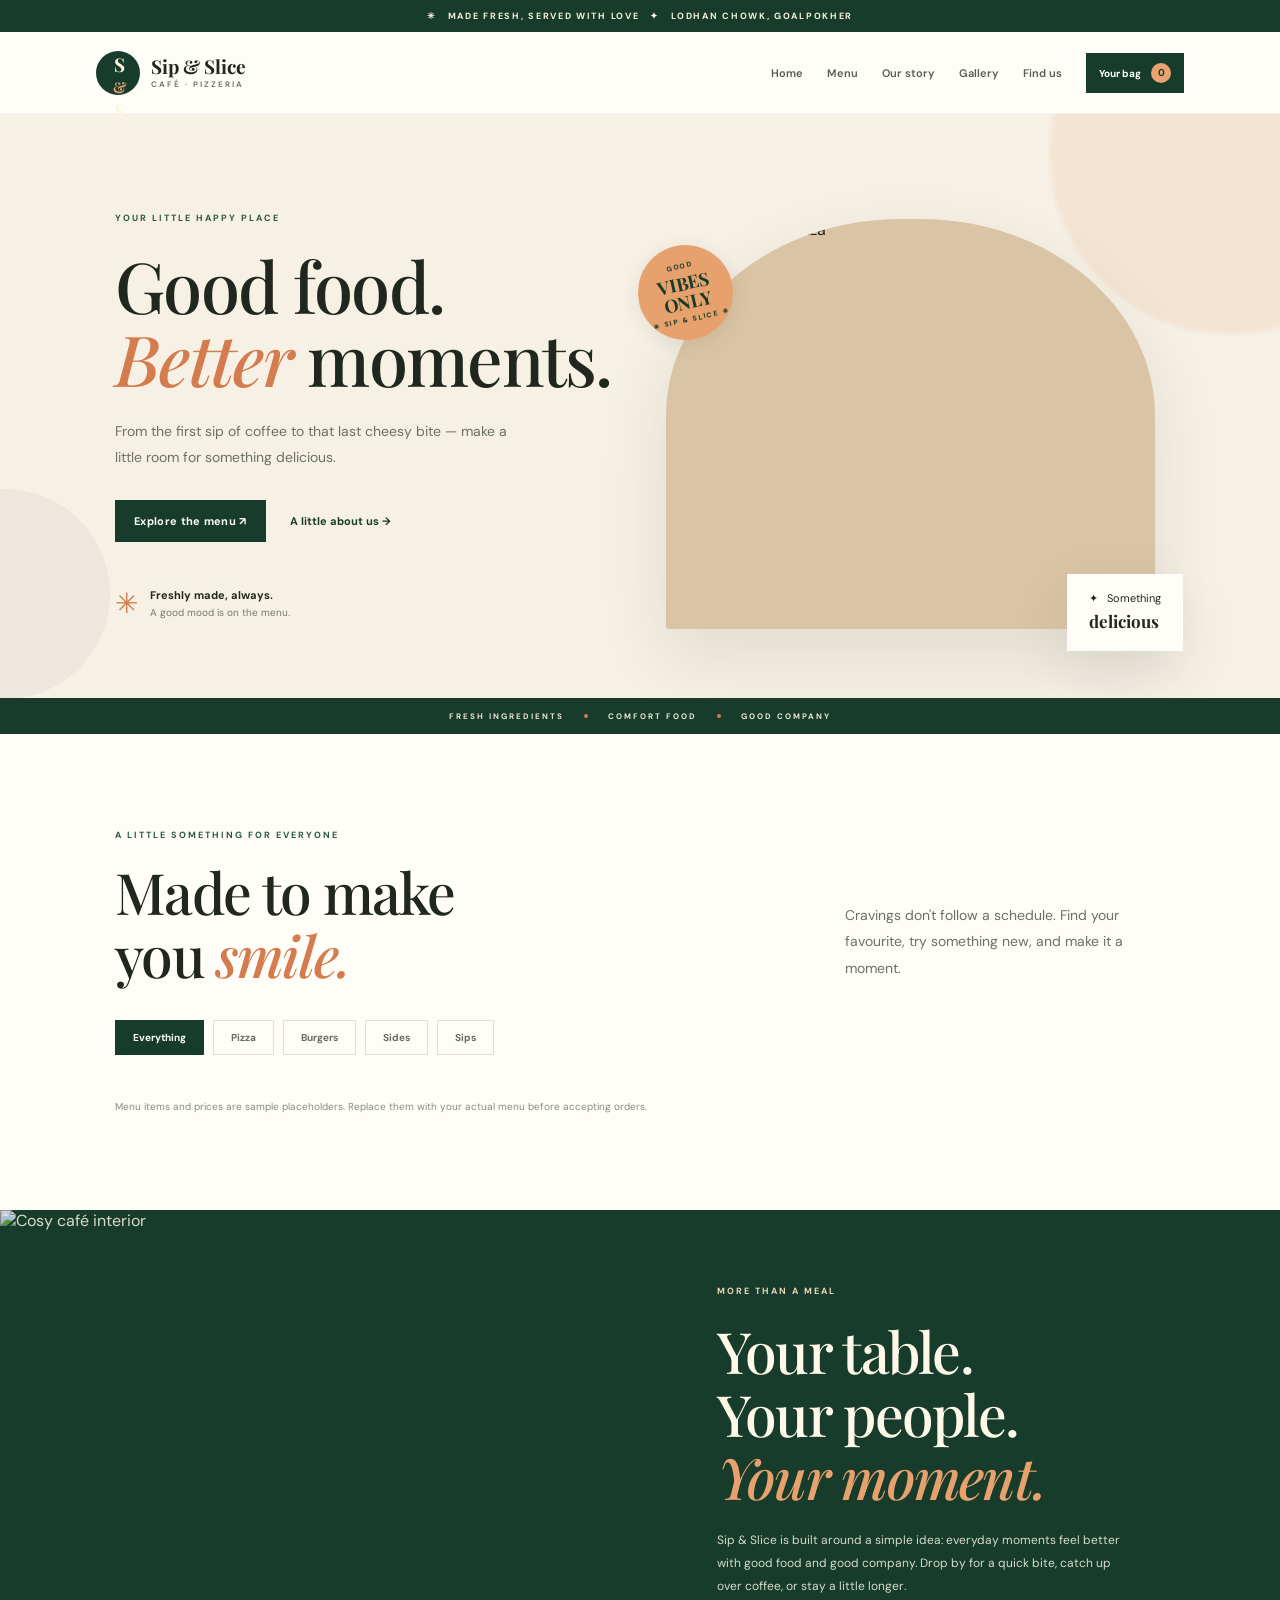
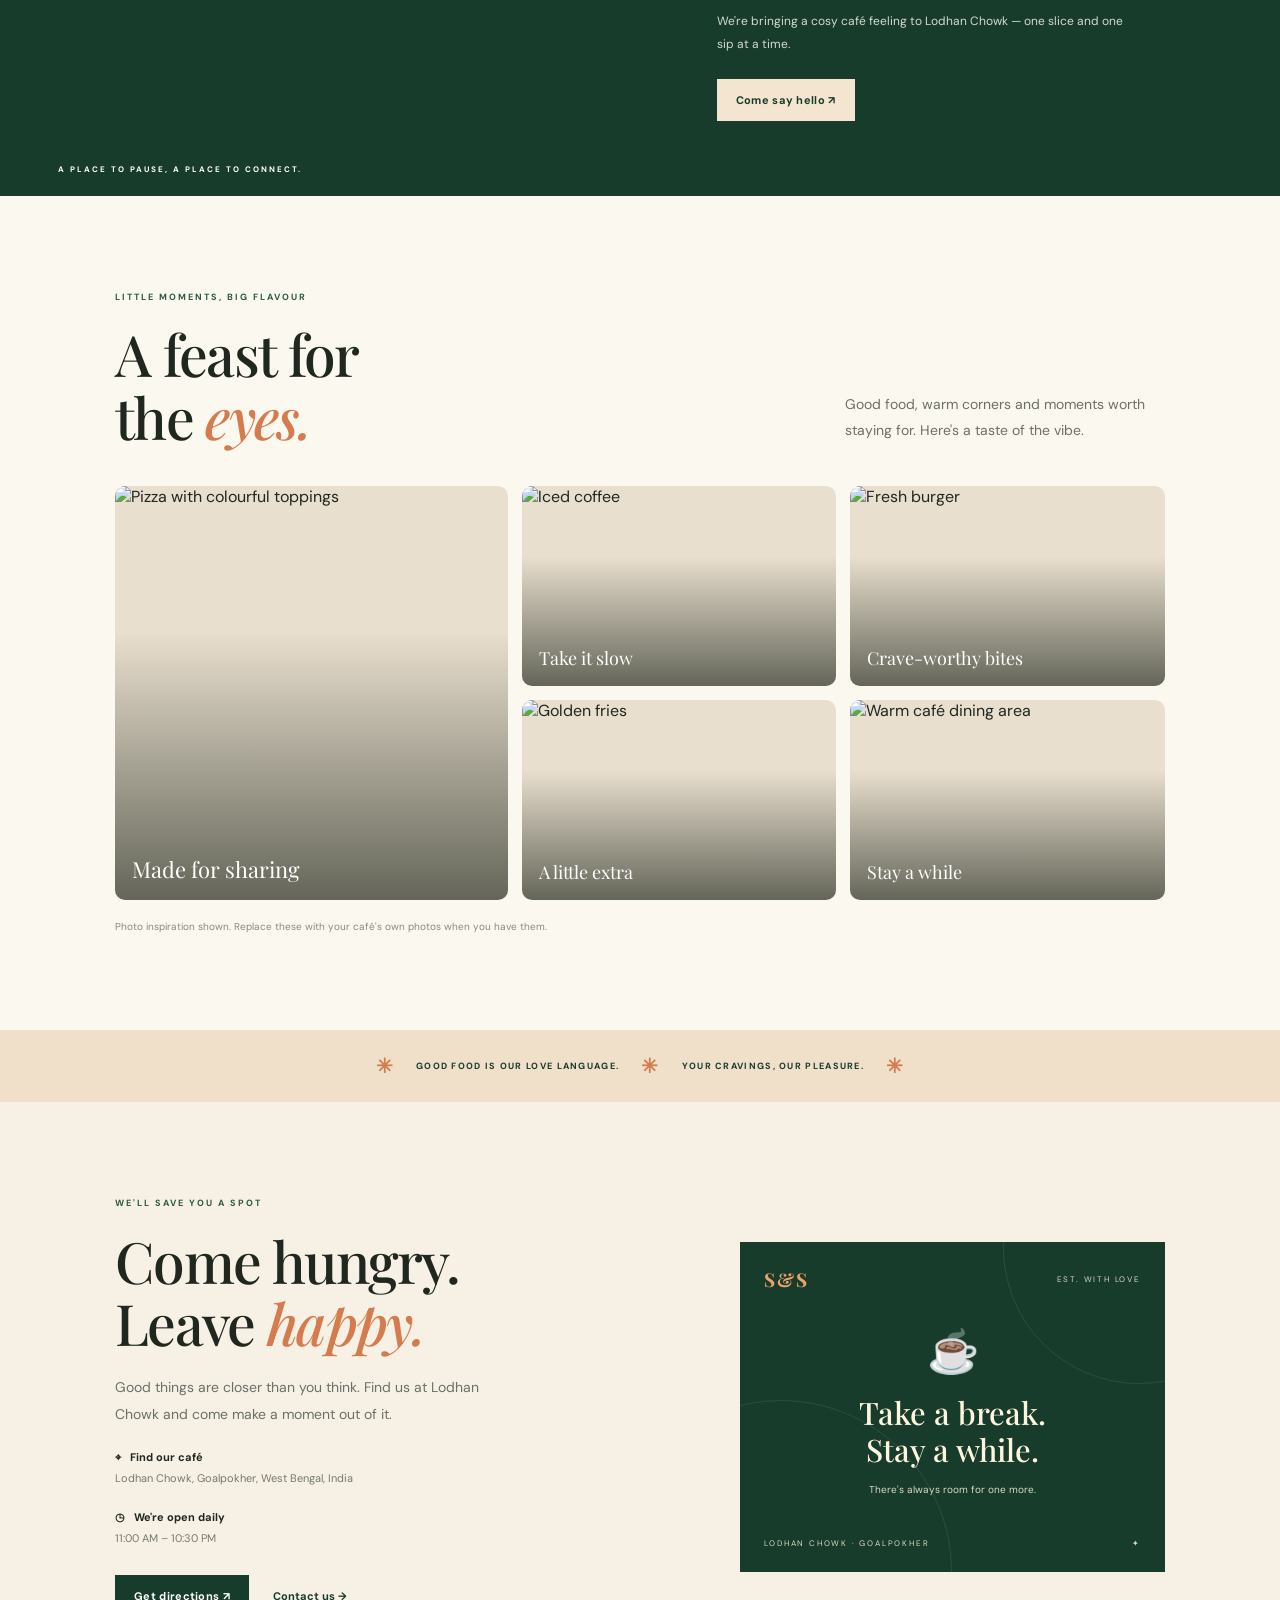
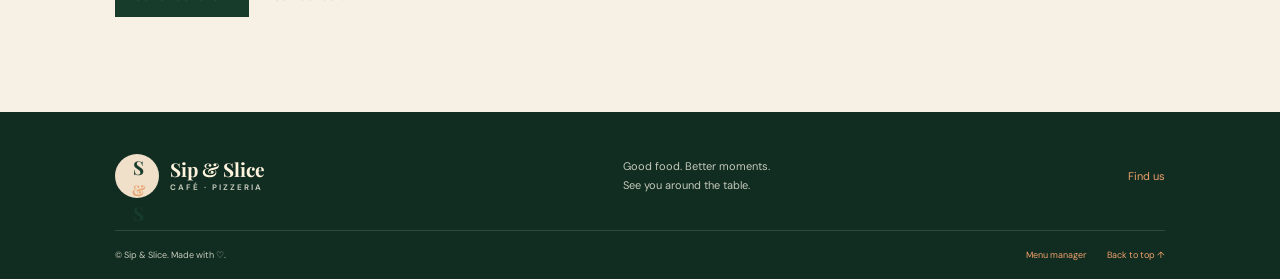
==== commit a76f9a35: "Add files via upload" ====
--- a/index.html
+++ b/index.html
@@ -6,7 +6,7 @@
   <title>Sip & Slice — Good food. Better moments.</title>
   <link rel="preconnect" href="https://fonts.googleapis.com"><link rel="preconnect" href="https://fonts.gstatic.com" crossorigin>
   <link href="https://fonts.googleapis.com/css2?family=DM+Sans:wght@400;500;600;700&family=Playfair+Display:wght@500;600;700&display=swap" rel="stylesheet">
-  <link rel="stylesheet" href="styles.css"><script src="config.js" defer></script><script src="script.js" defer></script>
+  <link rel="stylesheet" href="styles.css"><link rel="stylesheet" href="enhancements.css"><script src="config.js" defer></script><script src="script.js" defer></script><script src="enhancements.js" defer></script>
 </head>
 <body>
   <div class="announcement">✳ &nbsp; MADE FRESH, SERVED WITH LOVE &nbsp; ✦ &nbsp; LODHAN CHOWK, GOALPOKHER</div>
--- a/enhancements.css
+++ b/enhancements.css
@@ -0,0 +1,15 @@
+/* Sip & Slice visual upgrade: editorial motion, richer food cards, and scroll reveals. */
+:root{--motion-ease:cubic-bezier(.2,.75,.25,1)}
+html{scroll-behavior:smooth}body{overflow-x:hidden}
+.site-header{backdrop-filter:blur(16px);transition:box-shadow .3s,background .3s}.site-header.scrolled{box-shadow:0 12px 35px #172b1c12;background:#fffdf8ee}
+.brand-mark{transition:transform .45s var(--motion-ease),box-shadow .3s}.brand:hover .brand-mark{transform:rotate(-9deg) scale(1.06);box-shadow:0 8px 22px #183c2b24}
+.hero{isolation:isolate}.hero:before,.hero:after{content:"";position:absolute;border-radius:50%;pointer-events:none;z-index:-1}.hero:before{width:360px;height:360px;right:-130px;top:-140px;background:#e9a36f26;filter:blur(2px);animation:ambientFloat 10s ease-in-out infinite alternate}.hero:after{width:210px;height:210px;left:-100px;bottom:35px;background:#183c2b0b;animation:ambientFloat 8s ease-in-out infinite alternate-reverse}
+.hero-copy{animation:heroCopyIn .9s var(--motion-ease) both}.hero-art{animation:heroArtIn 1.1s .12s var(--motion-ease) both}.hero-photo{box-shadow:0 28px 70px #3e38251c}.hero-photo img{transition:transform 1.1s var(--motion-ease),filter .5s}.hero-art:hover .hero-photo img{transform:scale(1.055);filter:saturate(1.08)}
+.photo-sticker{animation:stickerBob 5s ease-in-out infinite}.floating-label{animation:labelBob 4.5s ease-in-out infinite}
+.button,.nav-order,.category-tab,.add-button,.small-button{transition:transform .25s var(--motion-ease),background .25s,color .25s,box-shadow .25s}.button:hover,.nav-order:hover{box-shadow:0 9px 24px #183c2b20}.category-tab:hover{transform:translateY(-2px)}
+.menu-card{border-radius:14px;overflow:hidden;box-shadow:0 5px 18px #183c2b08;transition:transform .4s var(--motion-ease),box-shadow .4s,border-color .3s}.menu-card:hover{transform:translateY(-8px);box-shadow:0 20px 42px #183c2b19;border-color:#d7c5aa}.menu-image{height:185px}.menu-image img{transition:transform .65s var(--motion-ease),filter .5s}.menu-card:hover .menu-image img{transform:scale(1.09);filter:saturate(1.12)}.menu-tag{border-radius:3px;box-shadow:0 4px 12px #00000012}.add-button{border-radius:6px}.add-button:hover{transform:translateY(-2px);background:#e8a16c}
+.gallery-tile{border-radius:10px}.gallery-tile img{transition:transform .75s var(--motion-ease),filter .6s}.gallery-tile:hover img{transform:scale(1.075);filter:saturate(1.13)}.story-image img{transition:transform 1.2s var(--motion-ease)}.story-section:hover .story-image img{transform:scale(1.025)}.visit-card{transition:transform .4s var(--motion-ease),box-shadow .4s}.visit-card:hover{transform:translateY(-6px) rotate(.4deg);box-shadow:0 28px 60px #183c2b26}.treat-strip{overflow:hidden}.treat-strip span{display:inline-block;animation:starTurn 8s linear infinite}.toast{box-shadow:0 14px 35px #101b1330}
+.reveal-ready .reveal{opacity:0;transform:translateY(24px);transition:opacity .7s var(--motion-ease),transform .7s var(--motion-ease)}.reveal-ready .reveal.is-visible{opacity:1;transform:translateY(0)}
+@keyframes heroCopyIn{from{opacity:0;transform:translateY(24px)}to{opacity:1;transform:translateY(0)}}@keyframes heroArtIn{from{opacity:0;transform:translateY(25px) scale(.97)}to{opacity:1;transform:translateY(0) scale(1)}}@keyframes ambientFloat{from{transform:translate3d(0,0,0)}to{transform:translate3d(-22px,24px,0)}}@keyframes stickerBob{0%,100%{translate:0 0;rotate:-13deg}50%{translate:0 -8px;rotate:-9deg}}@keyframes labelBob{0%,100%{translate:0 0}50%{translate:0 -6px}}@keyframes starTurn{to{rotate:360deg}}
+@media(max-width:640px){.menu-image{height:145px}.menu-card:hover{transform:translateY(-3px)}.hero:before{width:240px;height:240px;right:-120px}}
+@media(prefers-reduced-motion:reduce){*,*:before,*:after{animation-duration:.01ms!important;animation-iteration-count:1!important;scroll-behavior:auto!important;transition-duration:.01ms!important}.reveal-ready .reveal{opacity:1;transform:none}}
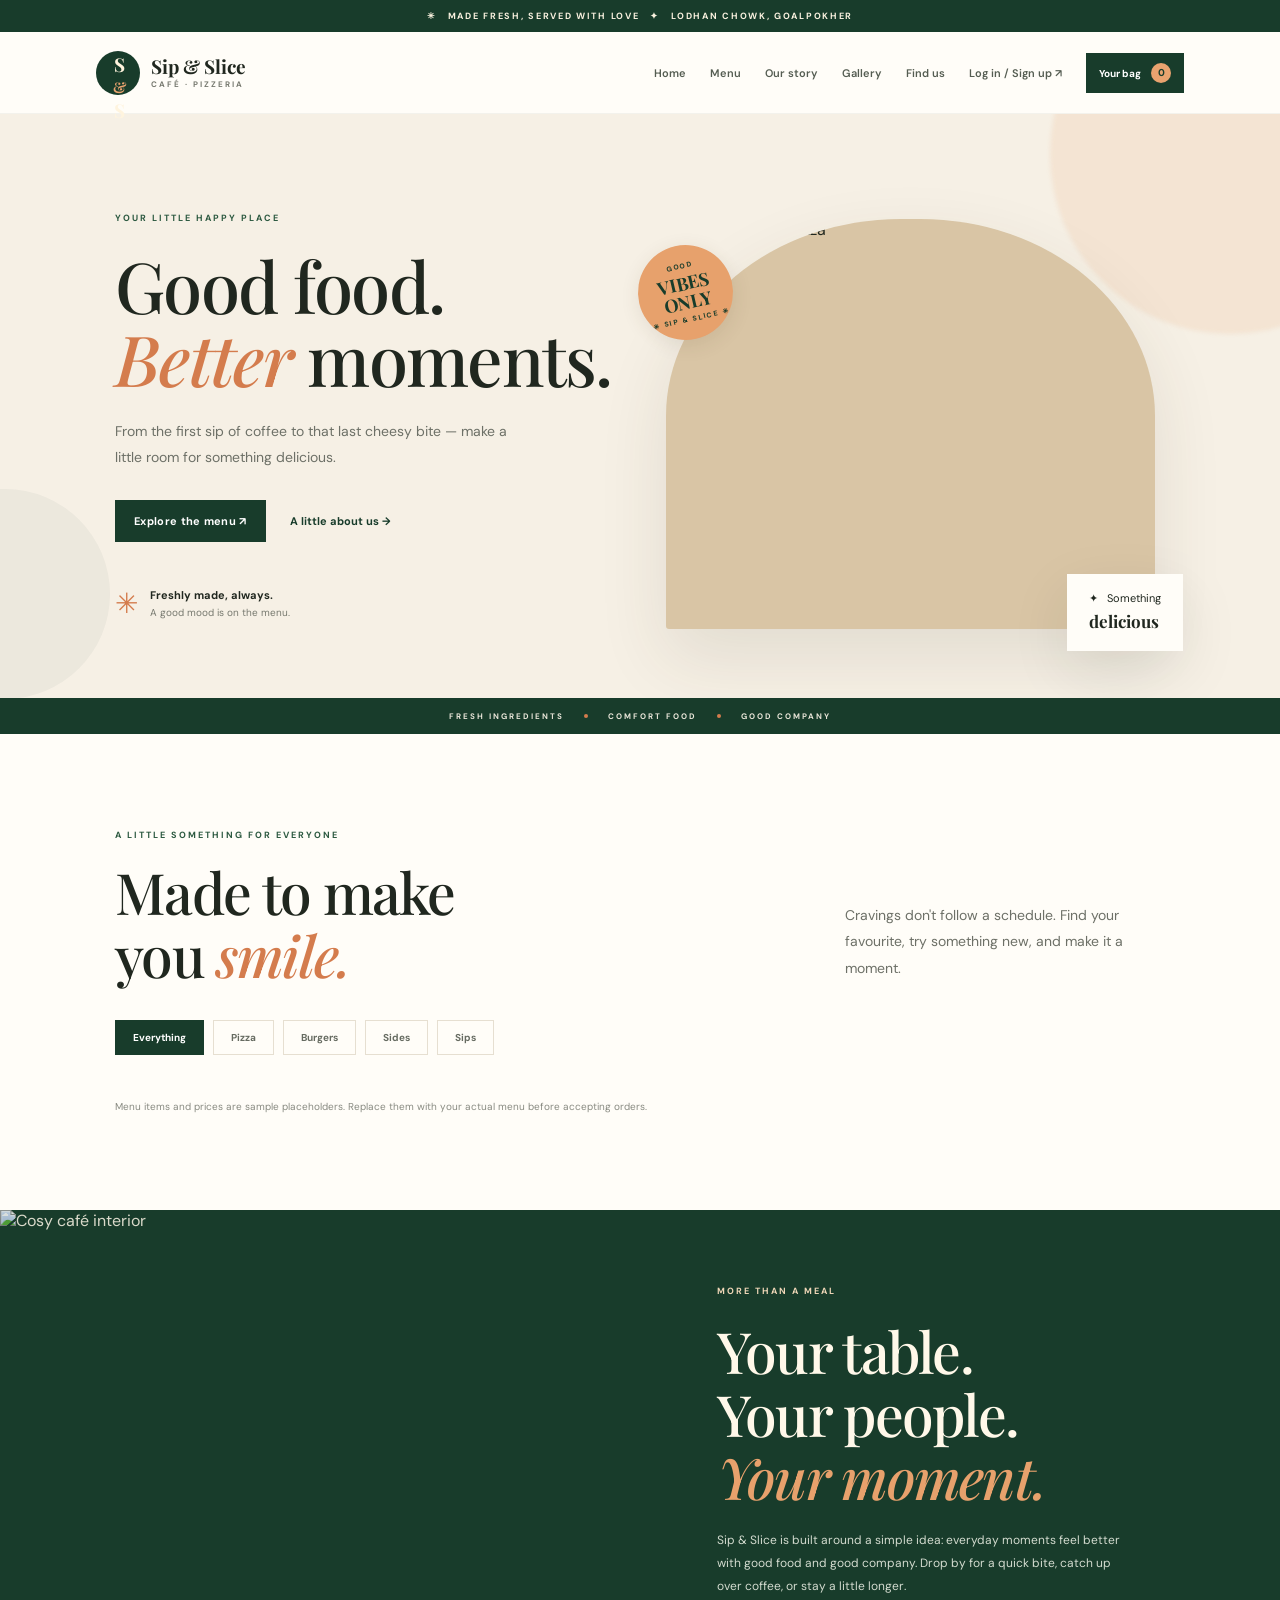
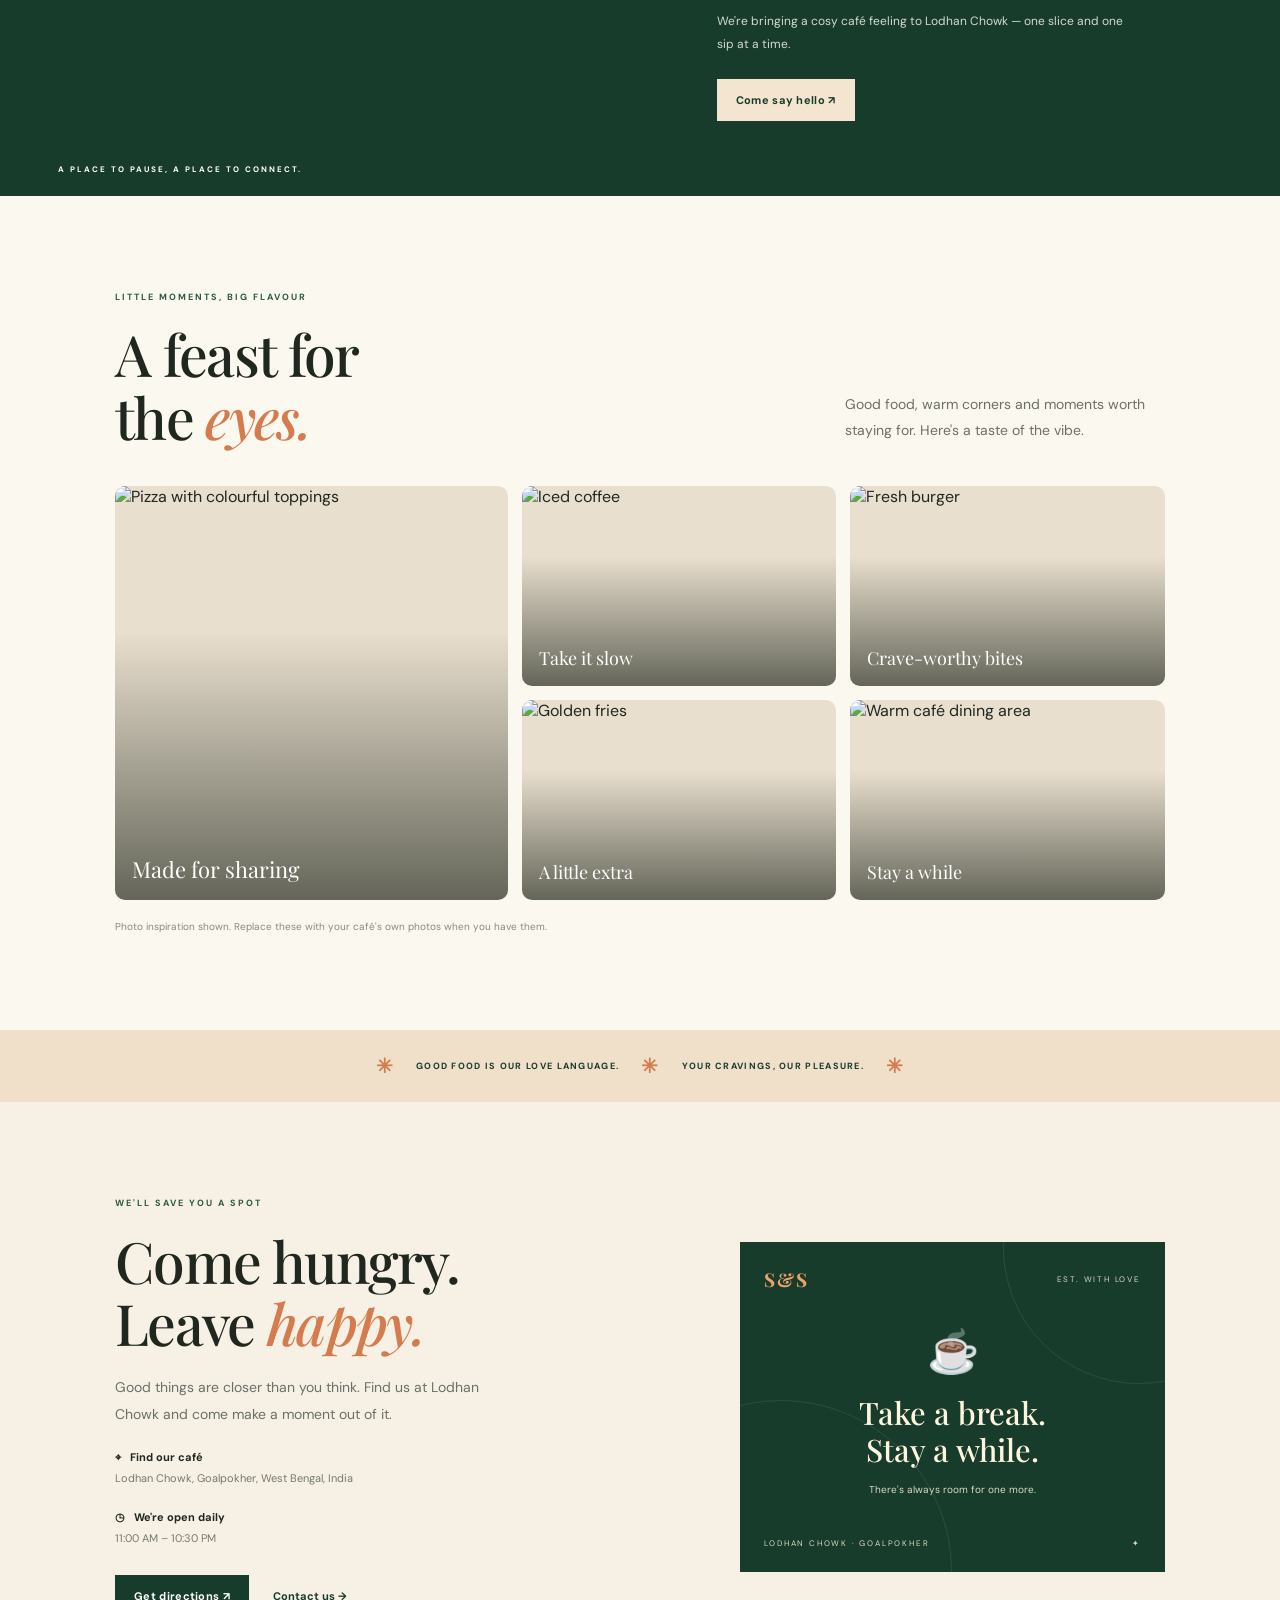
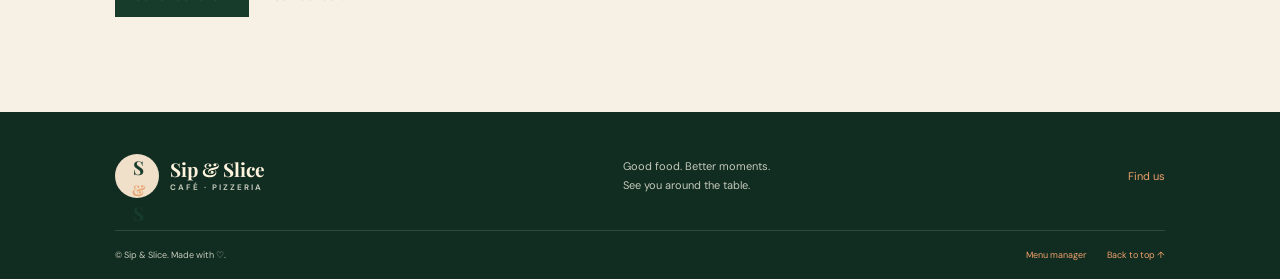
==== commit ed4836a8: "Update index.html" ====
--- a/index.html
+++ b/index.html
@@ -12,7 +12,7 @@
   <div class="announcement">✳ &nbsp; MADE FRESH, SERVED WITH LOVE &nbsp; ✦ &nbsp; LODHAN CHOWK, GOALPOKHER</div>
   <header class="site-header"><a class="brand" href="#home"><span class="brand-mark">S<span>&</span>S</span><span class="brand-copy"><strong>Sip & Slice</strong><small>CAFÉ · PIZZERIA</small></span></a>
     <button class="menu-toggle" id="menuToggle" aria-label="Open navigation" aria-expanded="false">☰</button>
-    <nav class="nav-links" id="navLinks"><a href="#home">Home</a><a href="#menu">Menu</a><a href="#story">Our story</a><a href="#gallery">Gallery</a><a href="#visit">Find us</a><button class="nav-order" id="cartOpen">Your bag <span id="cartCount">0</span></button></nav>
+    <nav class="nav-links" id="navLinks"><a href="#home">Home</a><a href="#menu">Menu</a><a href="#story">Our story</a><a href="#gallery">Gallery</a><a href="#visit">Find us<a href="auth.html">Log in / Sign up ↗</a> </a><button class="nav-order" id="cartOpen">Your bag <span id="cartCount">0</span></button></nav>
   </header>
   <main>
     <section class="hero" id="home"><div class="hero-copy"><div class="eyebrow">YOUR LITTLE HAPPY PLACE</div><h1>Good food.<br><em>Better</em> moments.</h1><p>From the first sip of coffee to that last cheesy bite — make a little room for something delicious.</p><div class="hero-actions"><a class="button button-dark" href="#menu">Explore the menu ↗</a><a class="text-link" href="#story">A little about us →</a></div><div class="hero-note"><span>✳</span><div><strong>Freshly made, always.</strong><small>A good mood is on the menu.</small></div></div></div>
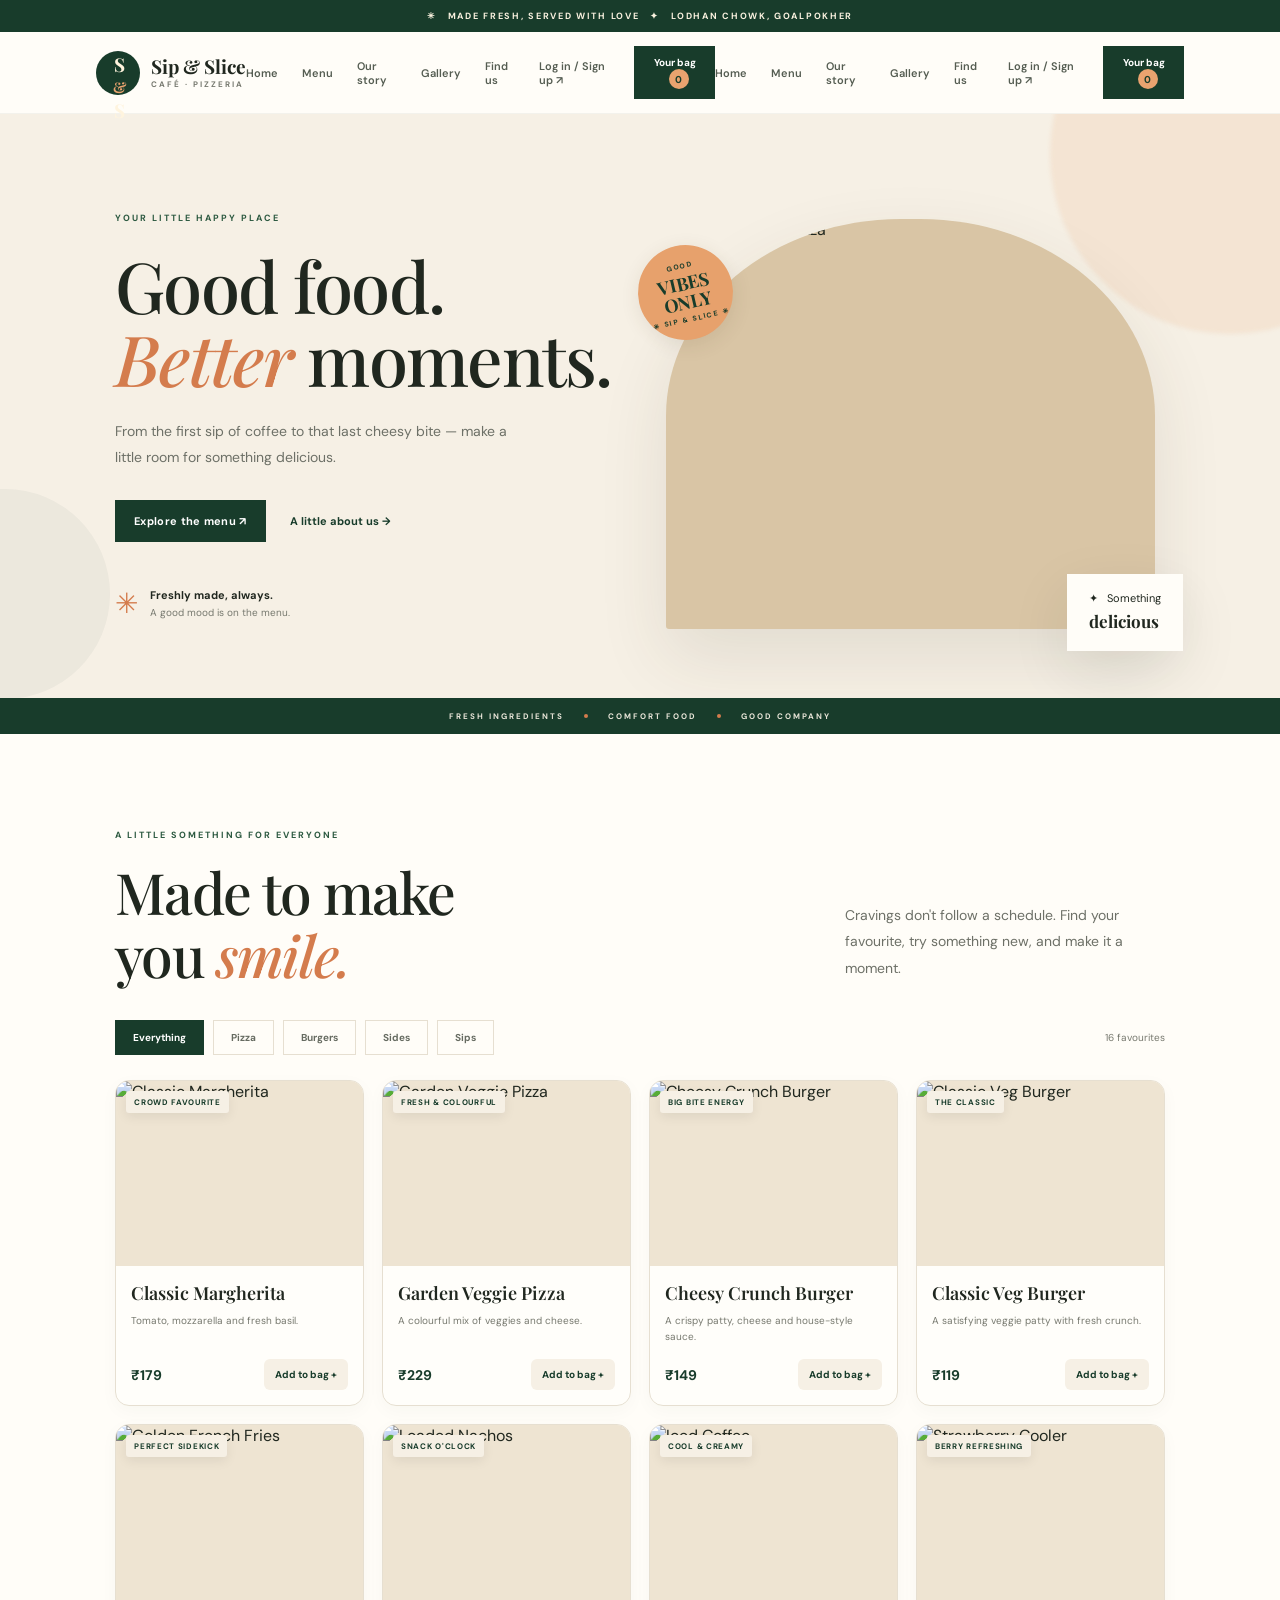
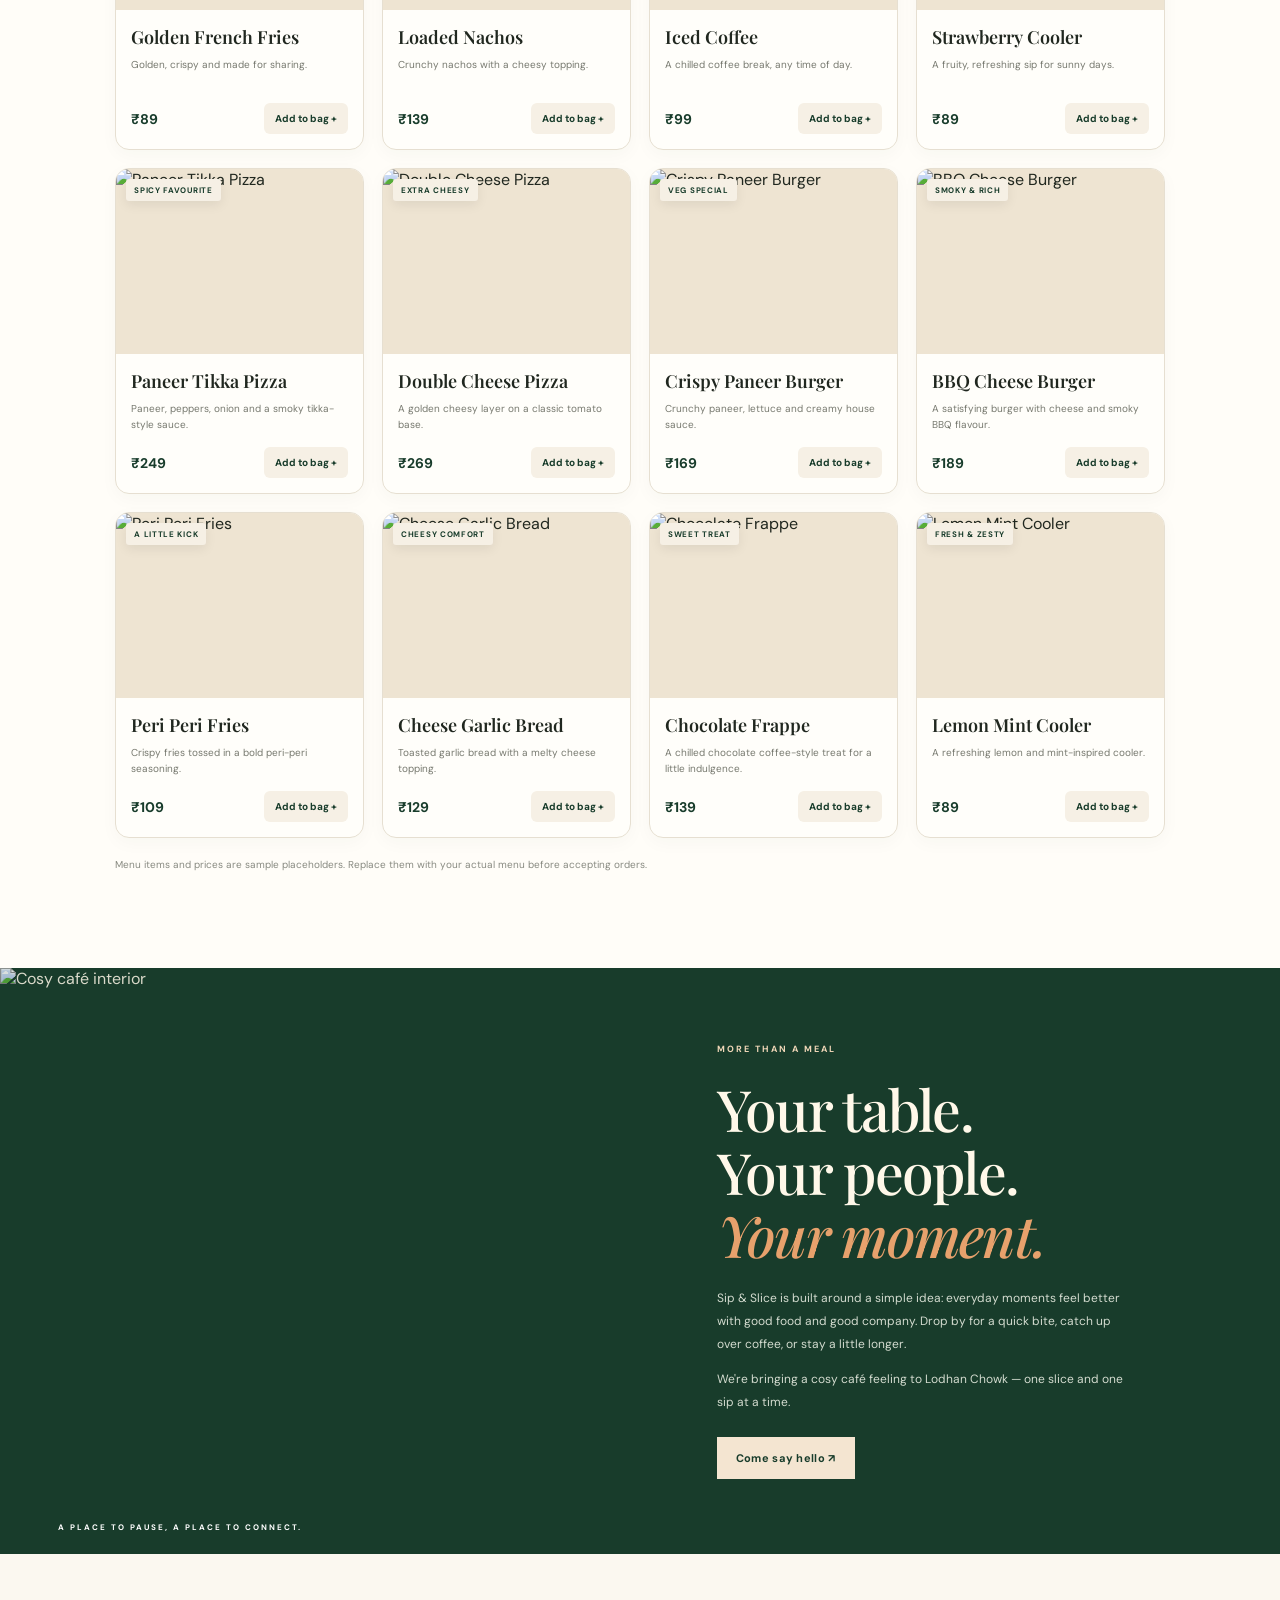
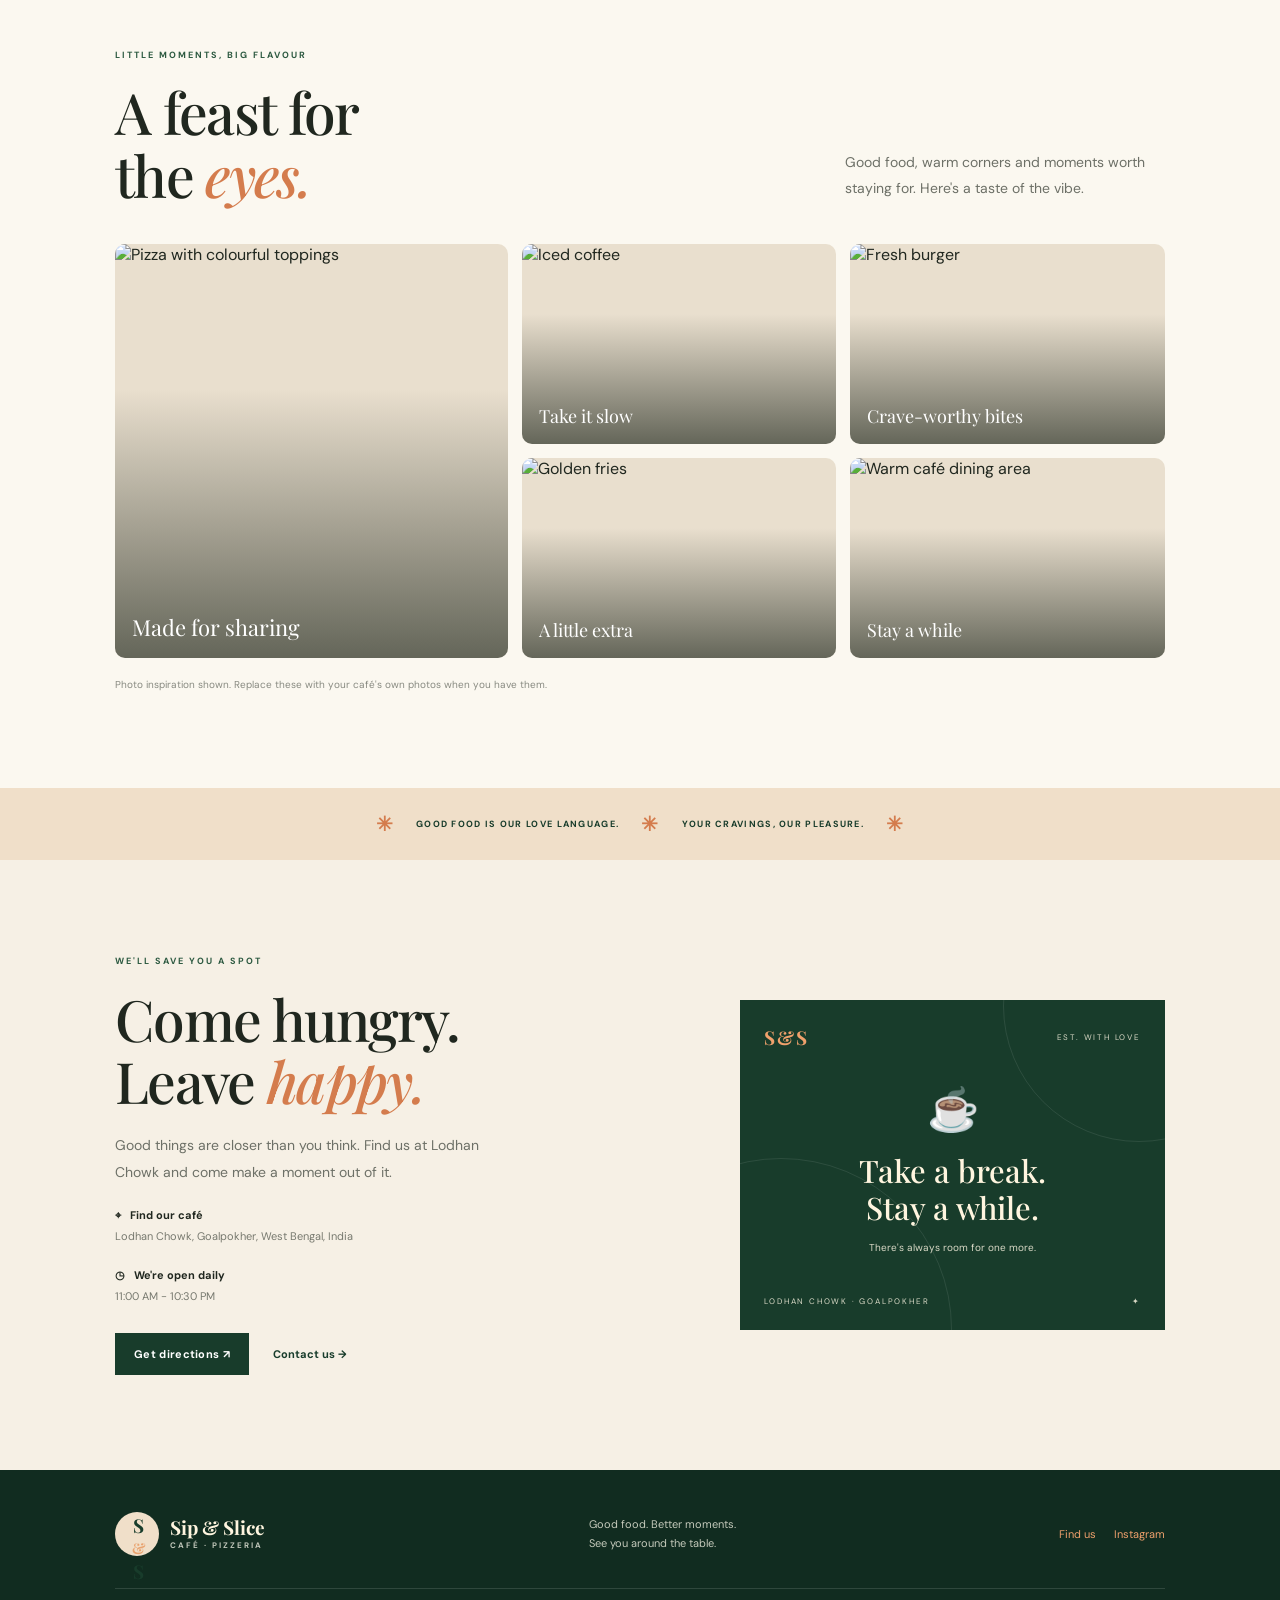
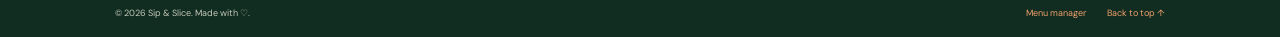
==== commit 2b88cb0a: "Update index.html" ====
--- a/index.html
+++ b/index.html
@@ -12,6 +12,15 @@
   <div class="announcement">✳ &nbsp; MADE FRESH, SERVED WITH LOVE &nbsp; ✦ &nbsp; LODHAN CHOWK, GOALPOKHER</div>
   <header class="site-header"><a class="brand" href="#home"><span class="brand-mark">S<span>&</span>S</span><span class="brand-copy"><strong>Sip & Slice</strong><small>CAFÉ · PIZZERIA</small></span></a>
     <button class="menu-toggle" id="menuToggle" aria-label="Open navigation" aria-expanded="false">☰</button>
+   <nav class="nav-links" id="navLinks">
+  <a href="#home">Home</a>
+  <a href="#menu">Menu</a>
+  <a href="#story">Our story</a>
+  <a href="#gallery">Gallery</a>
+  <a href="#visit">Find us</a>
+  <a href="auth.html">Log in / Sign up ↗</a>
+  <button class="nav-order" id="cartOpen">Your bag <span id="cartCount">0</span></button>
+</nav>
     <nav class="nav-links" id="navLinks"><a href="#home">Home</a><a href="#menu">Menu</a><a href="#story">Our story</a><a href="#gallery">Gallery</a><a href="#visit">Find us<a href="auth.html">Log in / Sign up ↗</a> </a><button class="nav-order" id="cartOpen">Your bag <span id="cartCount">0</span></button></nav>
   </header>
   <main>
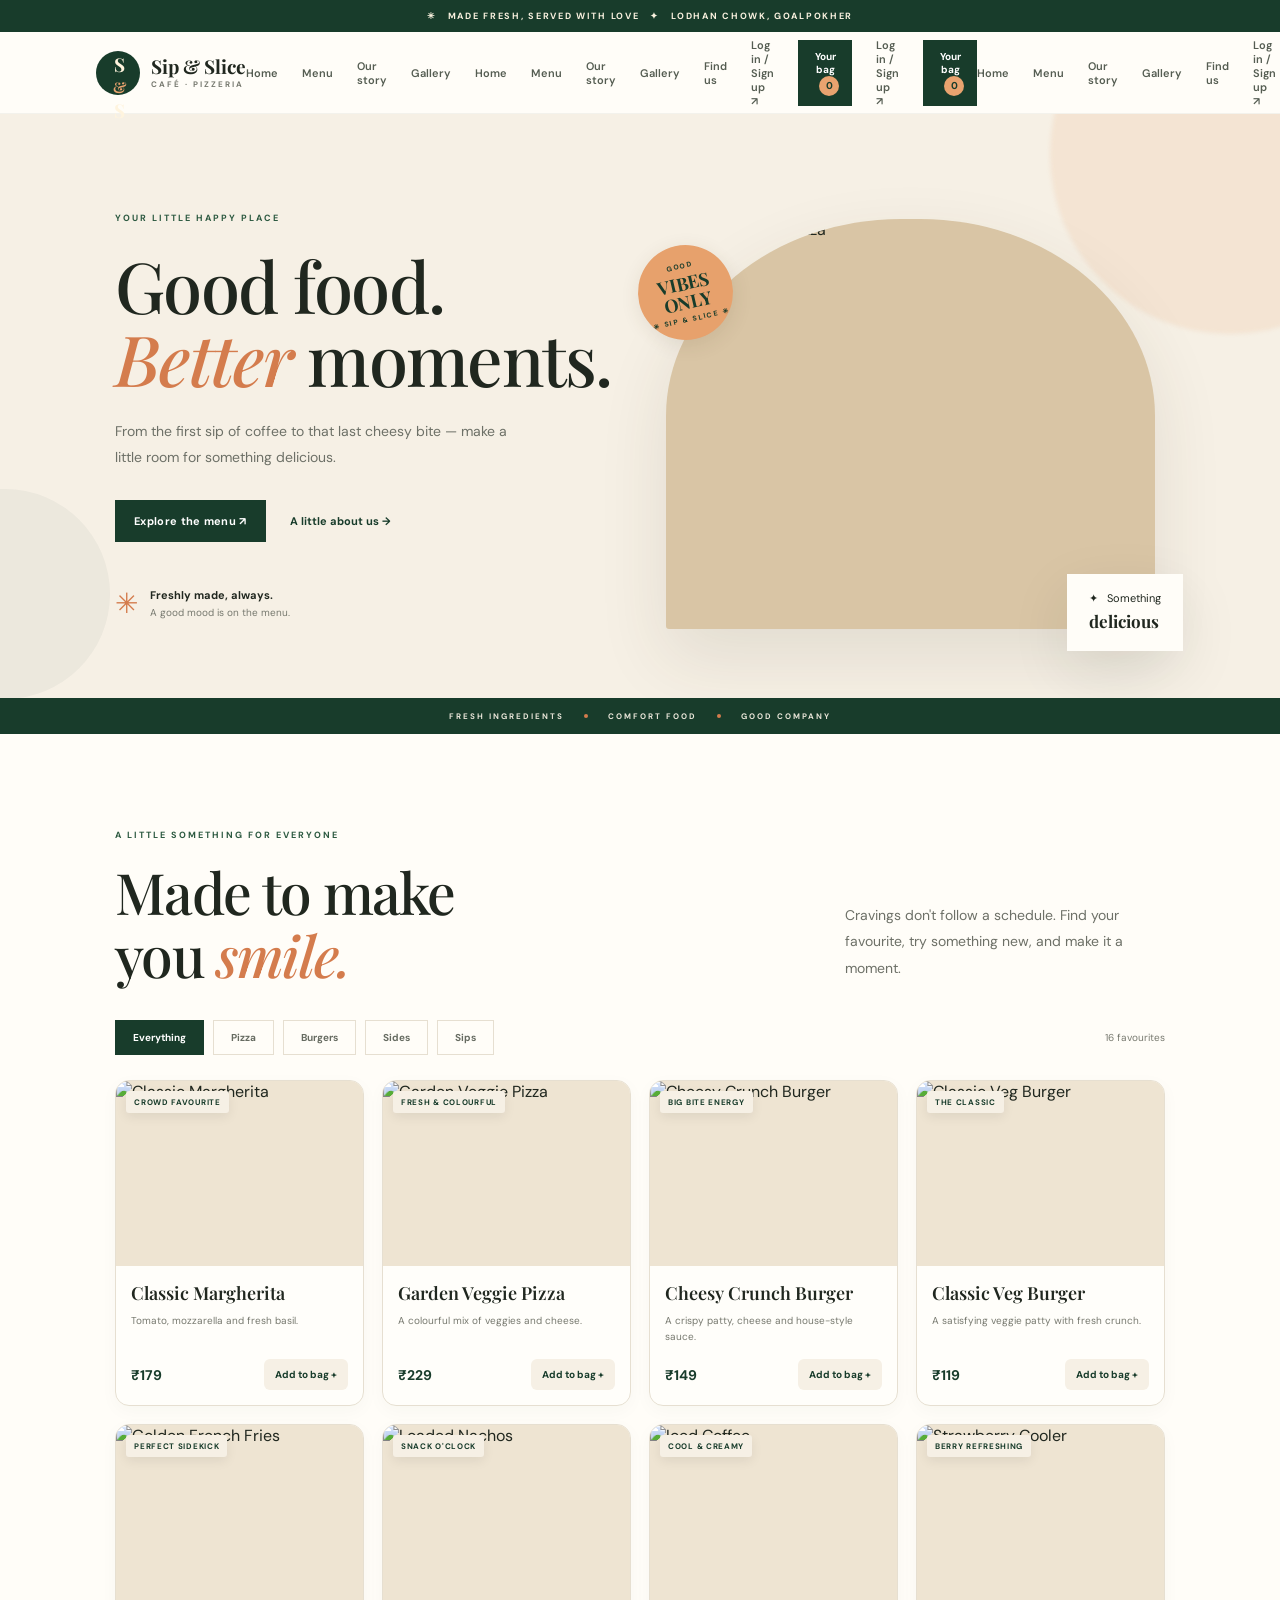
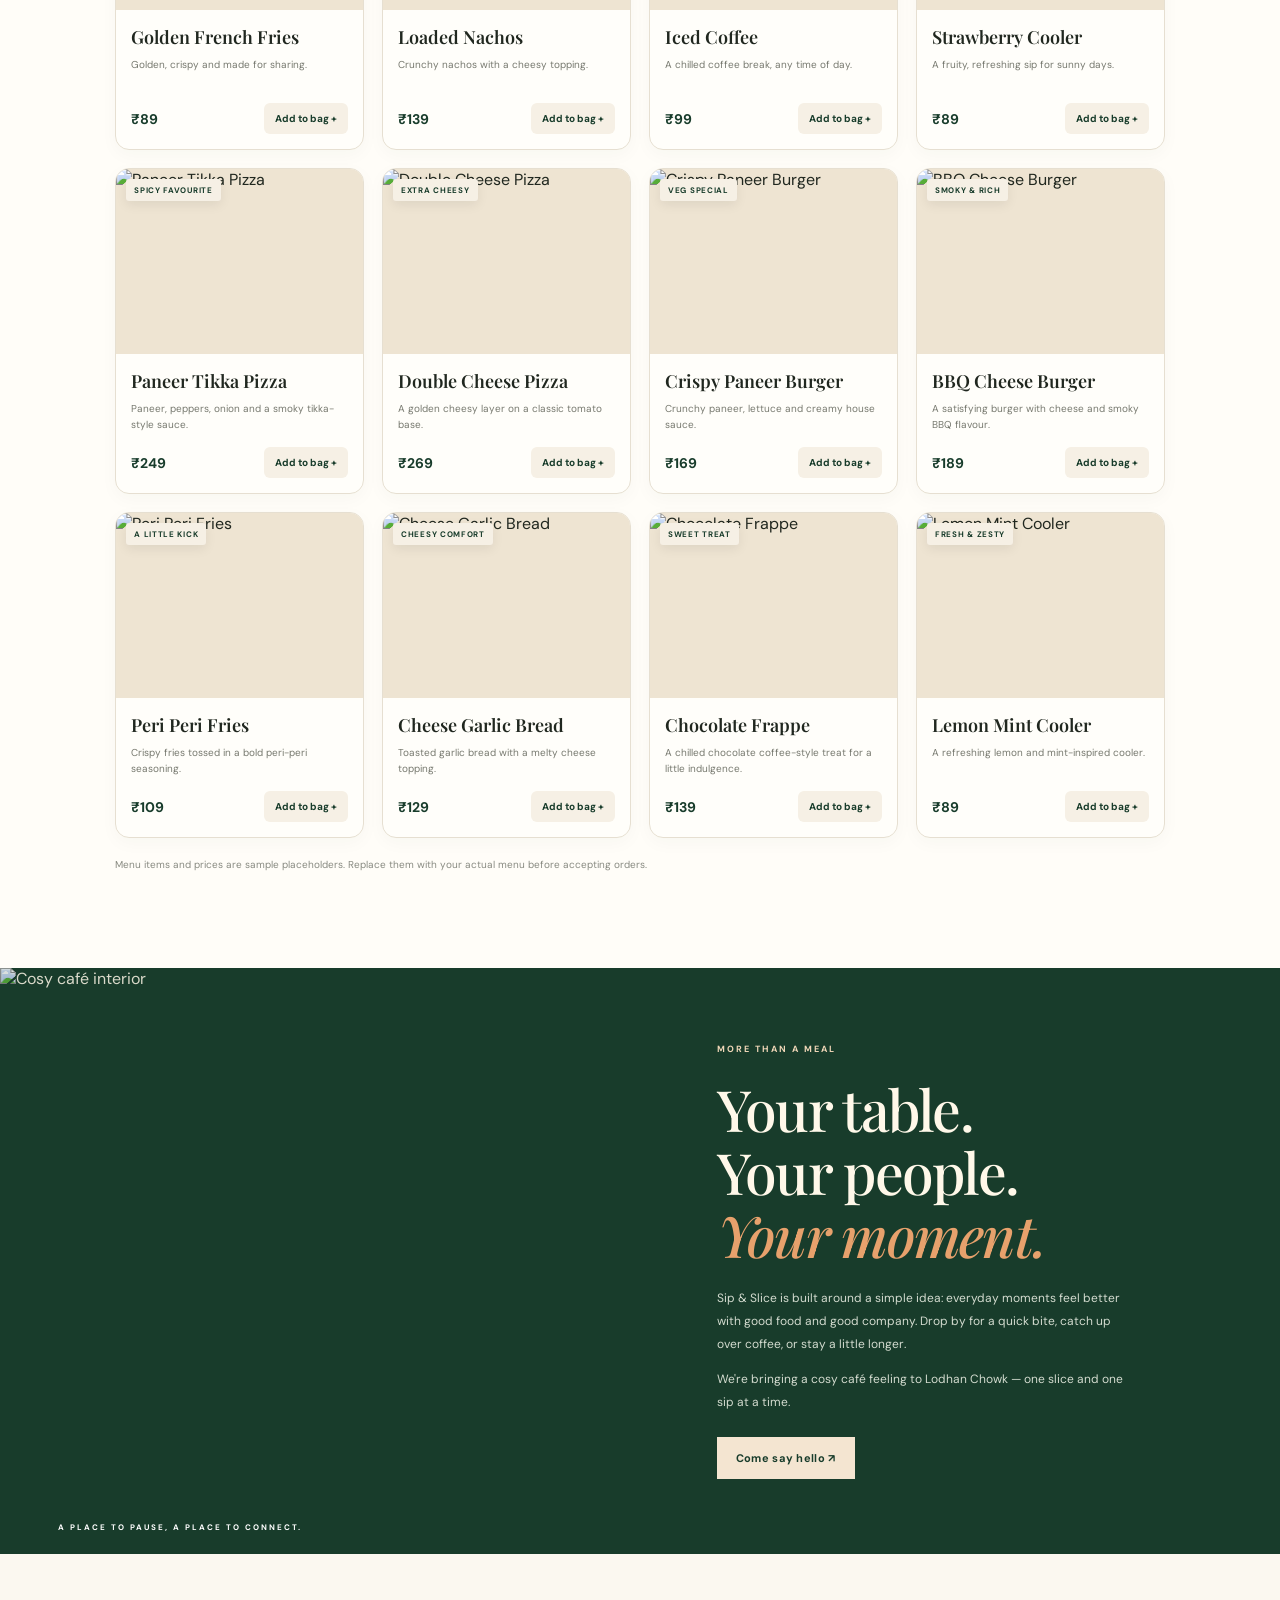
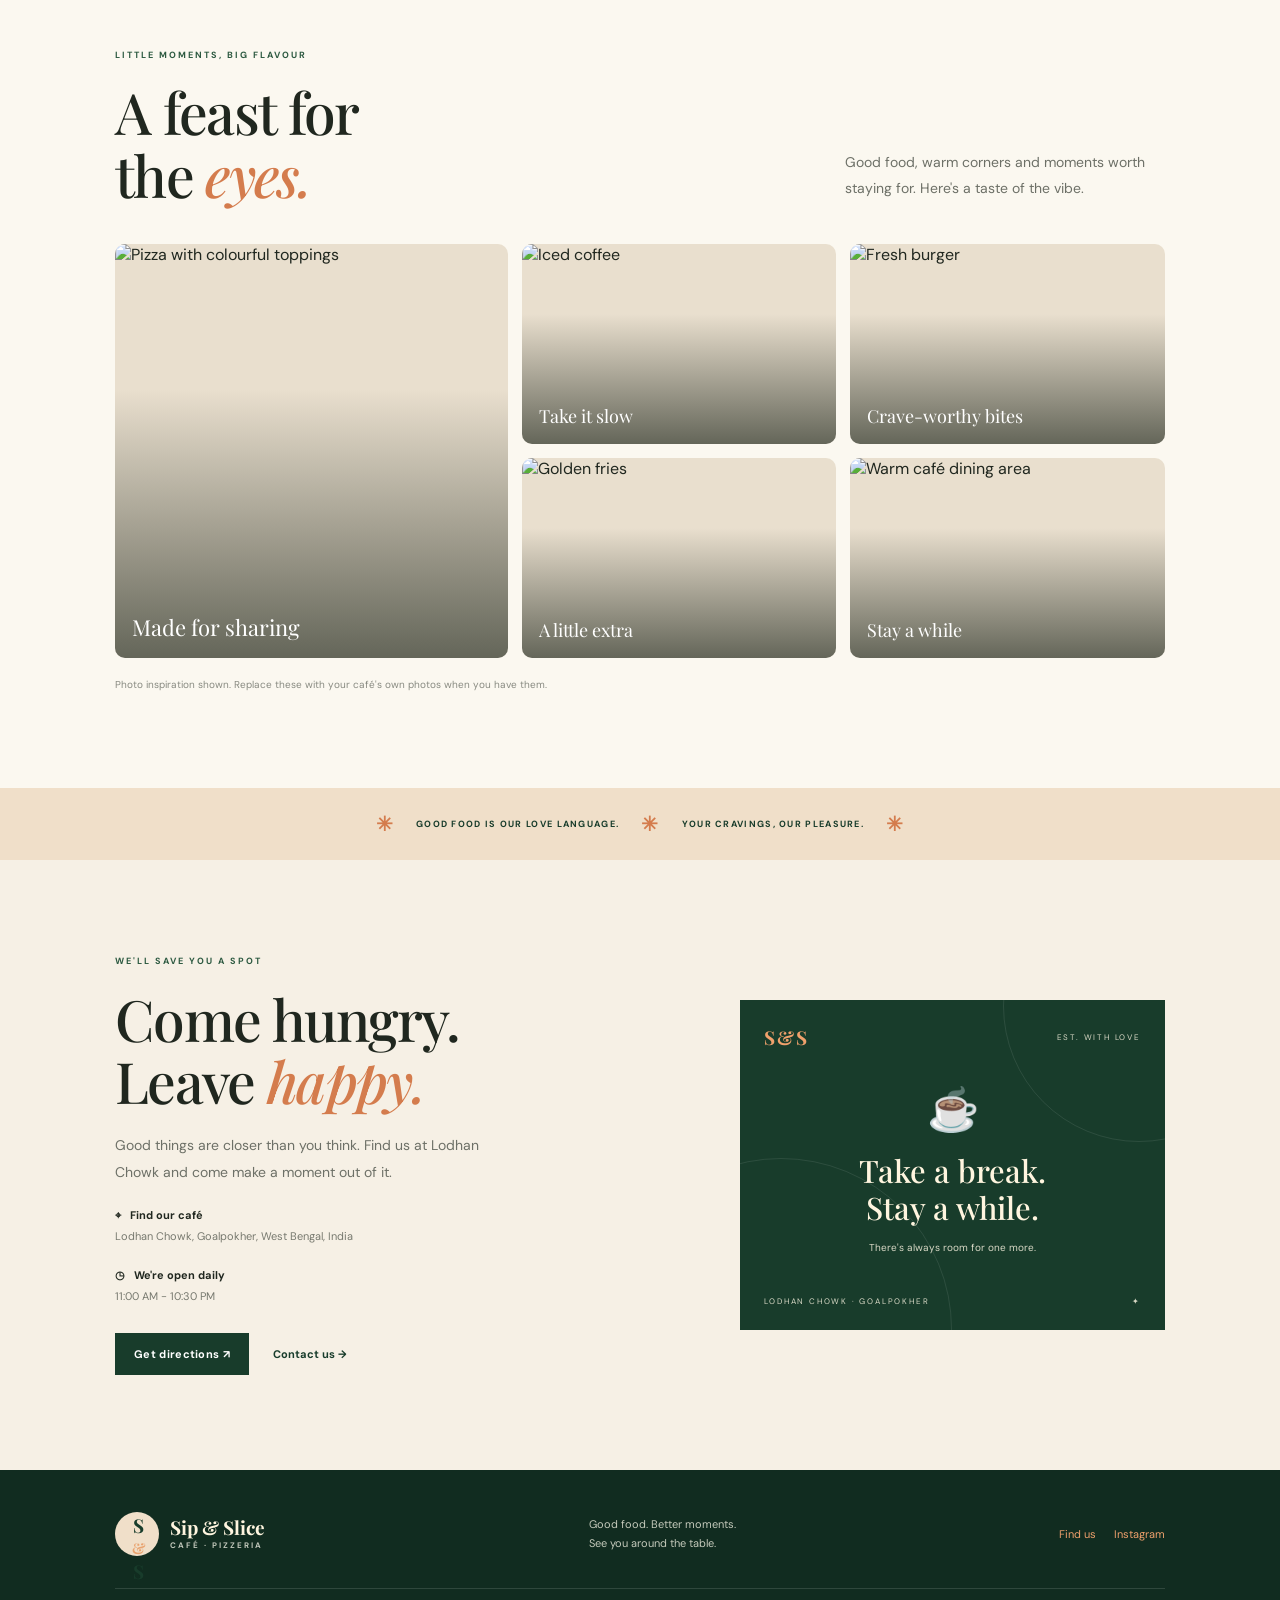
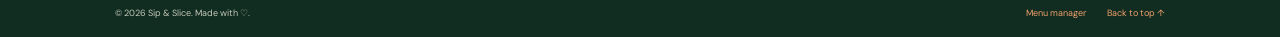
==== commit d58f7ff1: "Update index.html" ====
--- a/index.html
+++ b/index.html
@@ -17,7 +17,7 @@
   <a href="#menu">Menu</a>
   <a href="#story">Our story</a>
   <a href="#gallery">Gallery</a>
-  <a href="#visit">Find us</a>
+  <nav class="nav-links" id="navLinks"><a href="#home">Home</a><a href="#menu">Menu</a><a href="#story">Our story</a><a href="#gallery">Gallery</a><a href="#visit">Find us</a><a href="auth.html">Log in / Sign up ↗</a><button class="nav-order" id="cartOpen">Your bag <span id="cartCount">0</span></button></nav>
   <a href="auth.html">Log in / Sign up ↗</a>
   <button class="nav-order" id="cartOpen">Your bag <span id="cartCount">0</span></button>
 </nav>
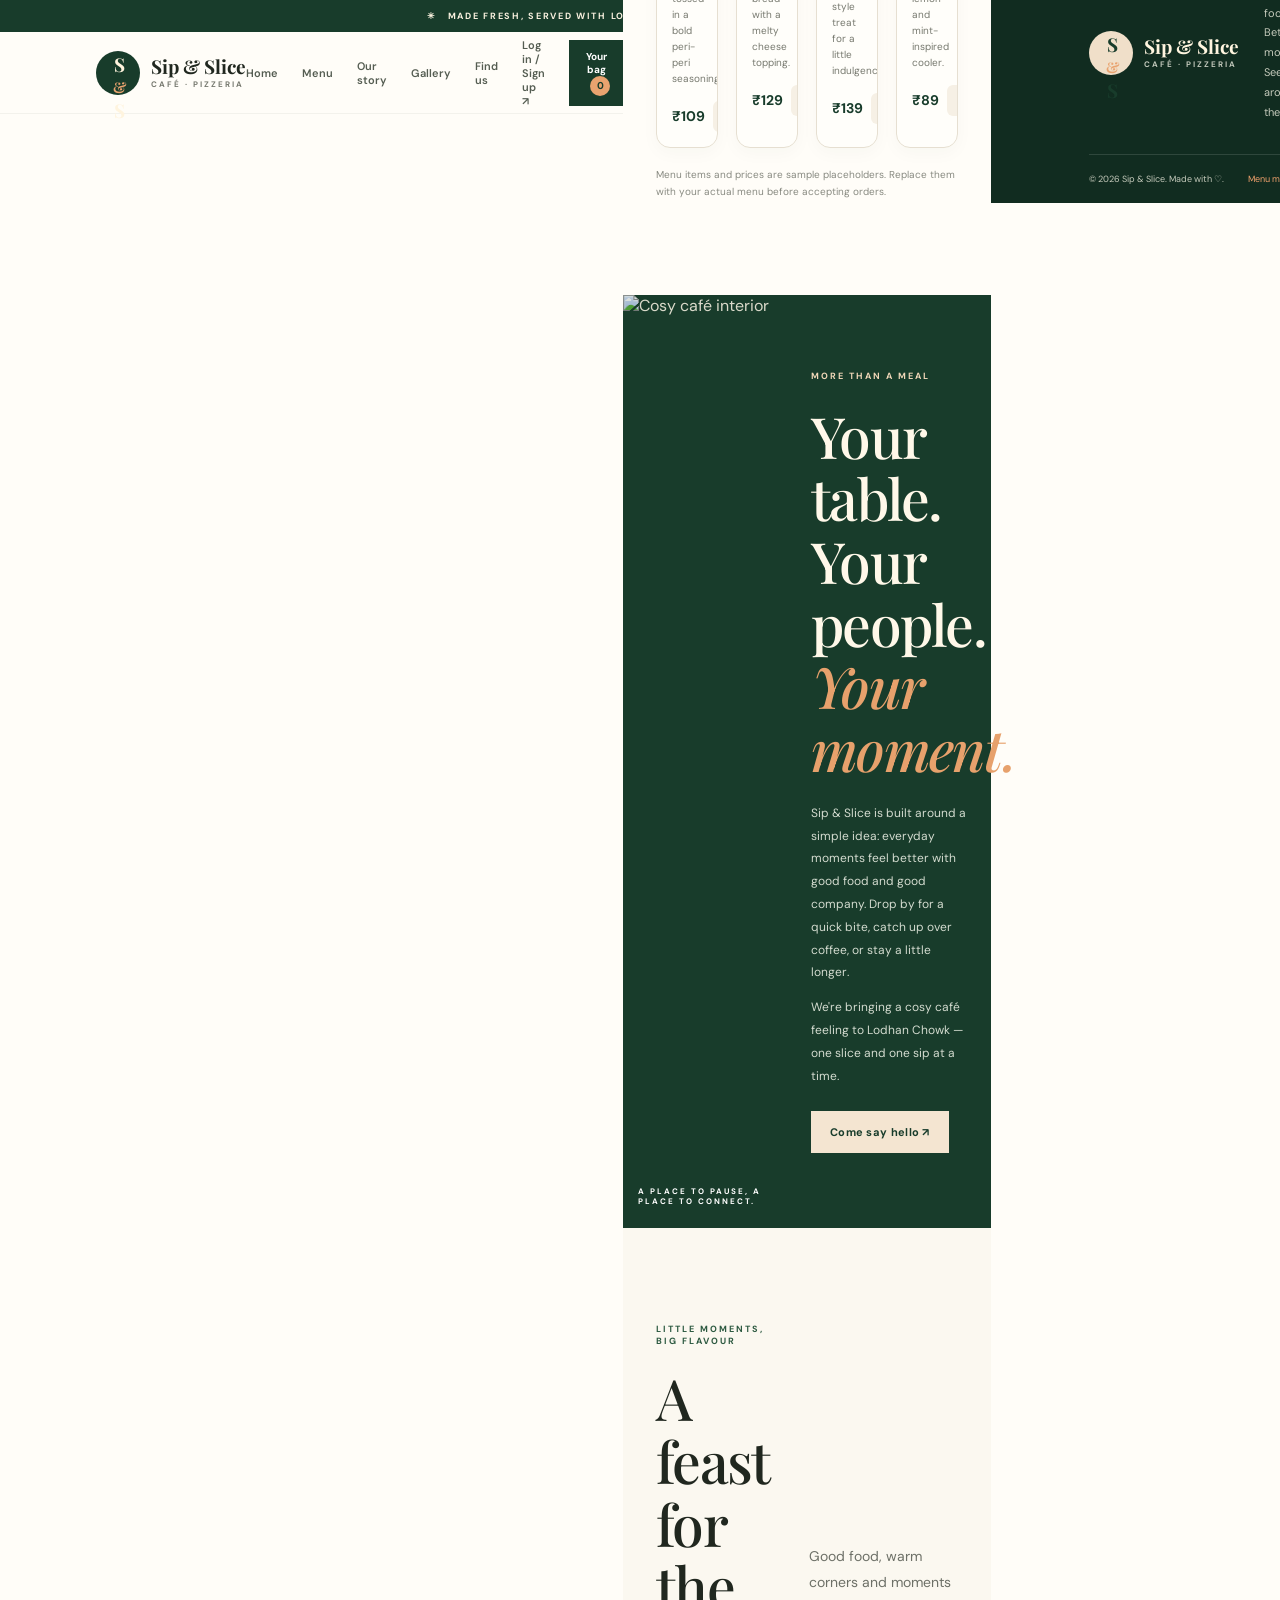
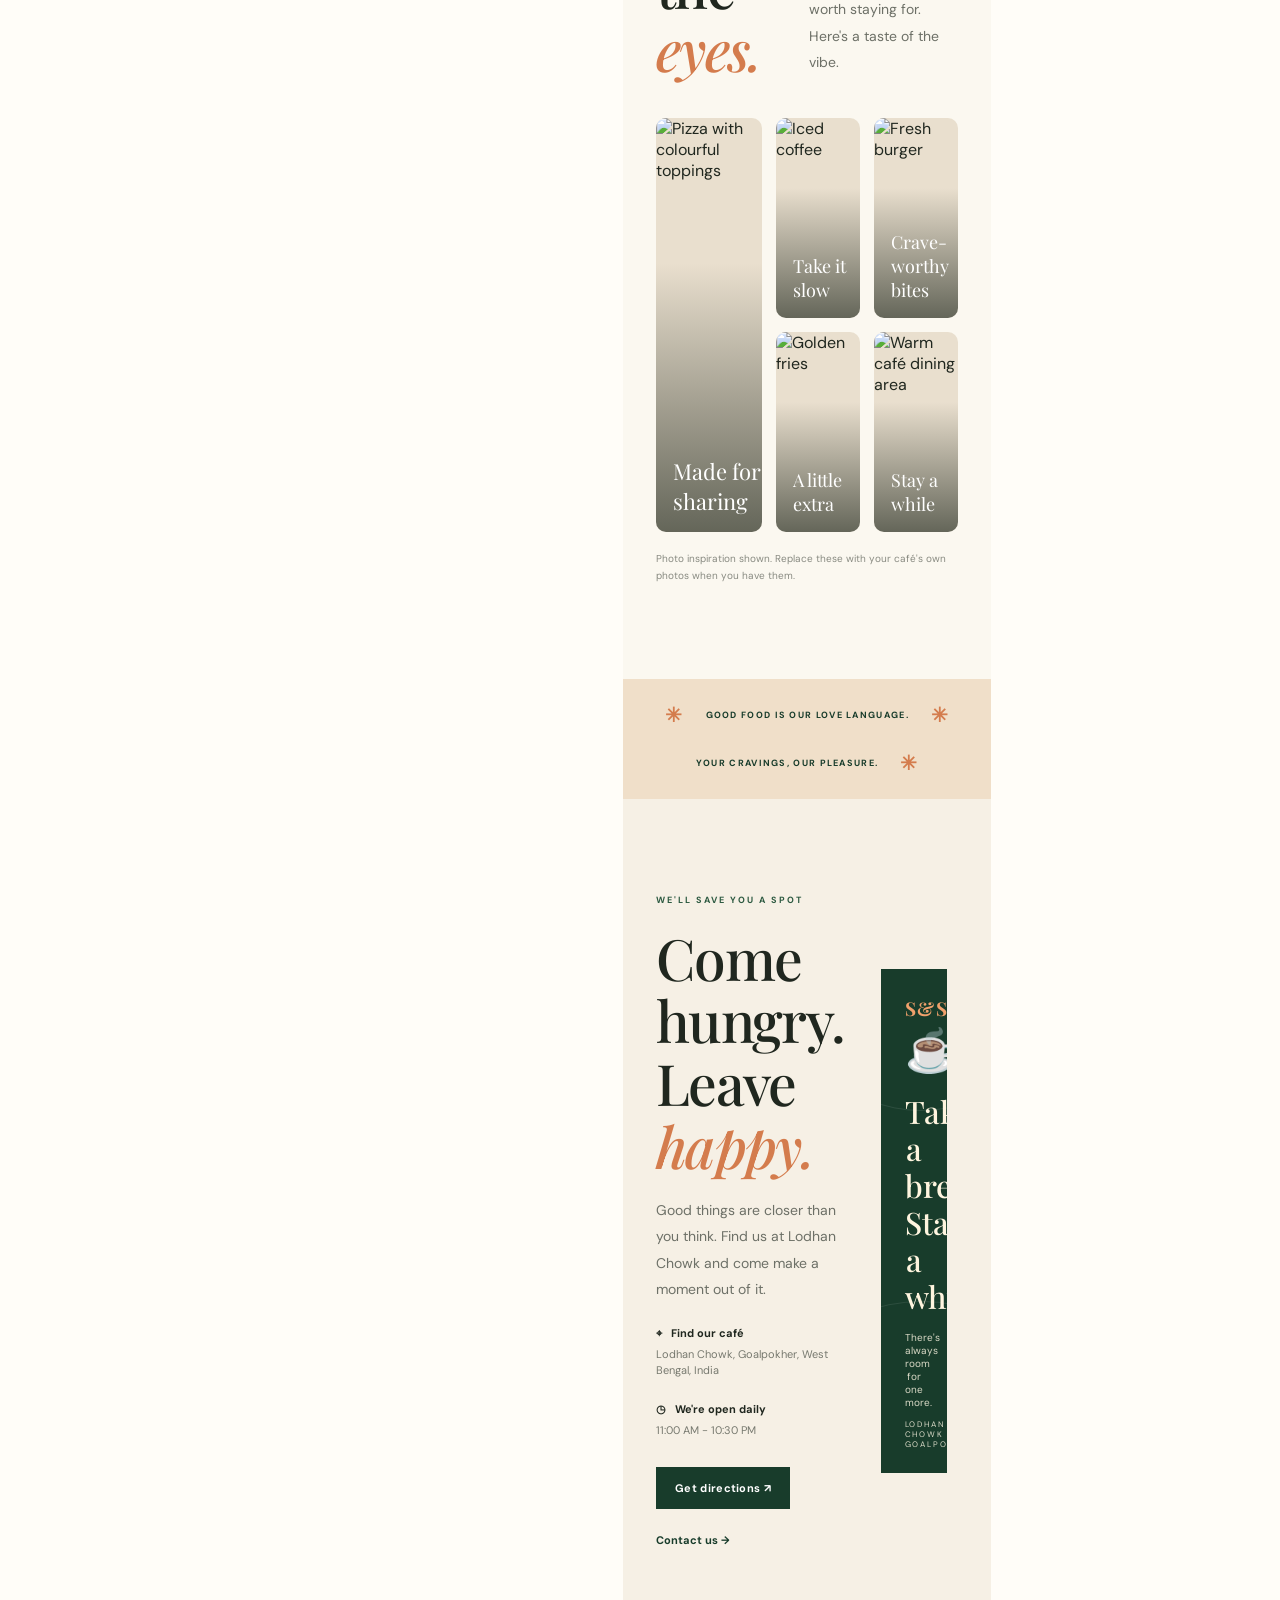
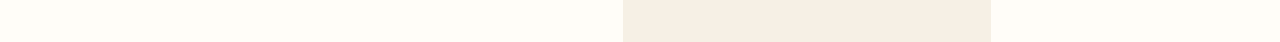
==== commit 8c9114d5: "Update index.html" ====
--- a/index.html
+++ b/index.html
@@ -12,17 +12,18 @@
   <div class="announcement">✳ &nbsp; MADE FRESH, SERVED WITH LOVE &nbsp; ✦ &nbsp; LODHAN CHOWK, GOALPOKHER</div>
   <header class="site-header"><a class="brand" href="#home"><span class="brand-mark">S<span>&</span>S</span><span class="brand-copy"><strong>Sip & Slice</strong><small>CAFÉ · PIZZERIA</small></span></a>
     <button class="menu-toggle" id="menuToggle" aria-label="Open navigation" aria-expanded="false">☰</button>
-   <nav class="nav-links" id="navLinks">
+ 
+<nav class="nav-links" id="navLinks">
   <a href="#home">Home</a>
   <a href="#menu">Menu</a>
   <a href="#story">Our story</a>
   <a href="#gallery">Gallery</a>
-  <nav class="nav-links" id="navLinks"><a href="#home">Home</a><a href="#menu">Menu</a><a href="#story">Our story</a><a href="#gallery">Gallery</a><a href="#visit">Find us</a><a href="auth.html">Log in / Sign up ↗</a><button class="nav-order" id="cartOpen">Your bag <span id="cartCount">0</span></button></nav>
+  <a href="#visit">Find us</a>
   <a href="auth.html">Log in / Sign up ↗</a>
-  <button class="nav-order" id="cartOpen">Your bag <span id="cartCount">0</span></button>
+  <button class="nav-order" id="cartOpen">
+    Your bag <span id="cartCount">0</span>
+  </button>
 </nav>
-    <nav class="nav-links" id="navLinks"><a href="#home">Home</a><a href="#menu">Menu</a><a href="#story">Our story</a><a href="#gallery">Gallery</a><a href="#visit">Find us<a href="auth.html">Log in / Sign up ↗</a> </a><button class="nav-order" id="cartOpen">Your bag <span id="cartCount">0</span></button></nav>
-  </header>
   <main>
     <section class="hero" id="home"><div class="hero-copy"><div class="eyebrow">YOUR LITTLE HAPPY PLACE</div><h1>Good food.<br><em>Better</em> moments.</h1><p>From the first sip of coffee to that last cheesy bite — make a little room for something delicious.</p><div class="hero-actions"><a class="button button-dark" href="#menu">Explore the menu ↗</a><a class="text-link" href="#story">A little about us →</a></div><div class="hero-note"><span>✳</span><div><strong>Freshly made, always.</strong><small>A good mood is on the menu.</small></div></div></div>
       <div class="hero-art"><div class="hero-photo"><img src="https://images.unsplash.com/photo-1579751626657-72bc17010498?auto=format&fit=crop&w=1200&q=85" alt="Freshly baked pizza" fetchpriority="high"></div><div class="photo-sticker"><small>GOOD</small><strong>VIBES<br>ONLY</strong><small>✳ SIP & SLICE ✳</small></div><div class="floating-label">✦ &nbsp; Something<br><strong>delicious</strong></div></div>
